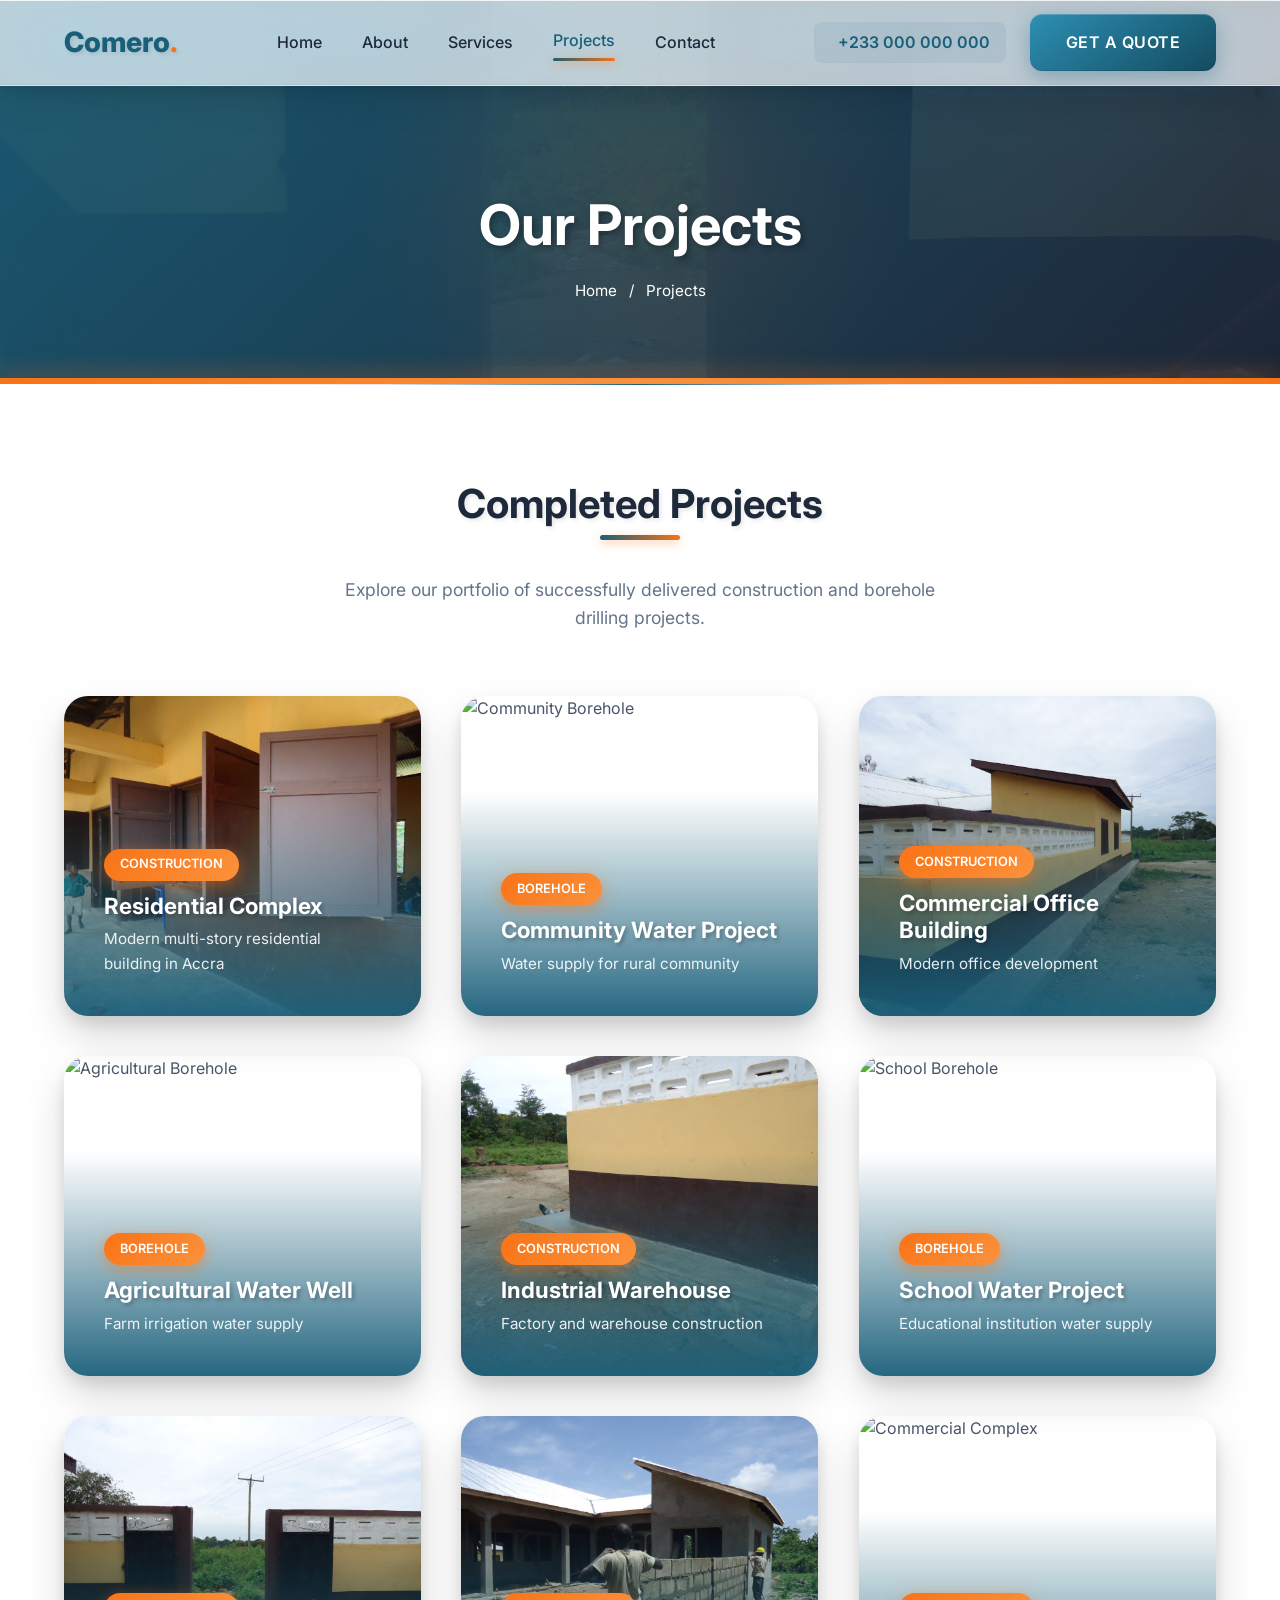
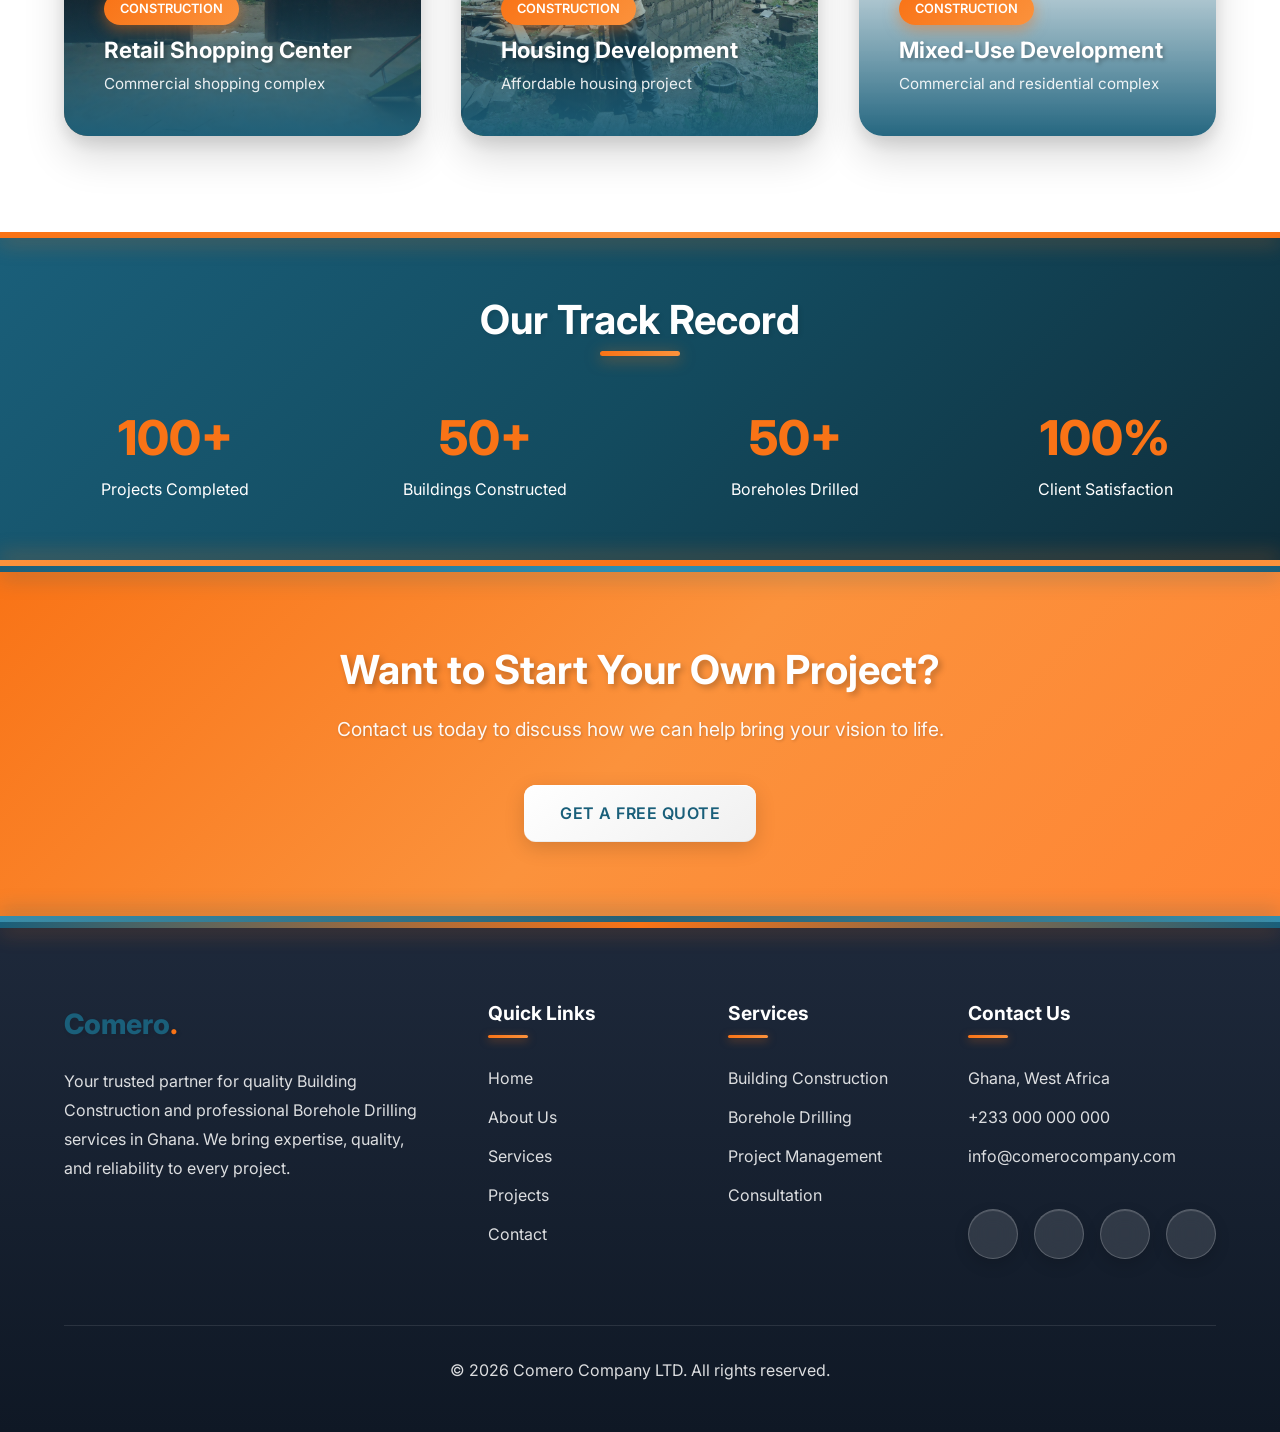
==== cases.html @ 98c71e30 "Add files via upload" ====
<!DOCTYPE html>
<html lang="en">


<!-- Mirrored from fb61d81e.comero.pages.dev/cases by HTTrack Website Copier/3.x [XR&CO'2014], Tue, 07 Apr 2026 23:50:28 GMT -->
<!-- Added by HTTrack --><meta http-equiv="content-type" content="text/html;charset=utf-8" /><!-- /Added by HTTrack -->
<head>
    <meta charset="UTF-8">
    <meta name="viewport" content="width=device-width, initial-scale=1.0">
    <meta http-equiv="X-UA-Compatible" content="ie=edge">
    <title>Our Projects - Comero Company LTD | Building & Borehole Portfolio</title>
    <meta name="description"
        content="View Comero Company LTD's portfolio of completed Building Construction and Borehole Drilling projects in Ghana.">

    <!-- Favicon -->
    <link rel="shortcut icon" type="image/x-icon" href="assets/img/favicon.ico">

    <!-- Google Fonts -->
    <link rel="preconnect" href="https://fonts.googleapis.com/">
    <link rel="preconnect" href="https://fonts.gstatic.com/" crossorigin>
    <link href="https://fonts.googleapis.com/css2?family=Inter:wght@400;500;600;700;800&amp;display=swap" rel="stylesheet">

    <!-- Font Awesome -->
     <link rel="stylesheet" href="https://cdnjs.cloudflare.com/ajax/libs/font-awesome/7.0.1/css/all.min.css">
    <!--link rel="stylesheet" href="../cdnjs.cloudflare.com/ajax/libs/font-awesome/6.4.0/css/all.min.css">

    <!-- Main CSS -->
    <link rel="stylesheet" href="assets/css/main.css">
</head>

<body>
    <!-- Header -->
    <header class="header">
        <div class="container">
            <div class="header-inner">
                <a href="index.html" class="logo">
                    <div class="logo-text">Comero<span>.</span></div>
                </a>

                <nav class="nav-menu" id="navMenu">
                    <a href="index.html" class="nav-link">Home</a>
                    <a href="about.html" class="nav-link">About</a>
                    <a href="services.html" class="nav-link">Services</a>
                    <a href="cases.html" class="nav-link active">Projects</a>
                    <a href="contact.html" class="nav-link">Contact</a>
                </nav>

                <div class="header-cta">
                    <a href="tel:+233000000000" class="header-phone">
                        <i class="fas fa-phone"></i>
                        +233 000 000 000
                    </a>
                    <a href="contact.html" class="btn btn-primary">Get a Quote</a>
                </div>

                <div class="mobile-toggle" id="mobileToggle">
                    <span></span>
                    <span></span>
                    <span></span>
                </div>
            </div>
        </div>
    </header>

    <!-- Page Header -->
    <section class="page-header">
        <div class="page-header-bg">
            <img src="assets/img/comero/building/building4.jpg" alt="Our Projects">
        </div>
        <div class="container">
            <h1>Our Projects</h1>
            <div class="breadcrumb">
                <a href="index.html">Home</a>
                <span>/</span>
                <span>Projects</span>
            </div>
        </div>
    </section>

    <!-- Projects Grid -->
    <section class="section">
        <div class="container">
            <div class="section-title">
                <h2>Completed Projects</h2>
                <p>Explore our portfolio of successfully delivered construction and borehole drilling projects.</p>
            </div>
            <div class="grid grid-3">
                <!-- Project 1 -->
                <div class="project-card">
                    <img src="assets/img/comero/building/building1.jpg" alt="Residential Complex">
                    <div class="project-overlay">
                        <span class="project-category">Construction</span>
                        <h3>Residential Complex</h3>
                        <p>Modern multi-story residential building in Accra</p>
                    </div>
                </div>

                <!-- Project 2 -->
                <div class="project-card">
                    <img src="assets/img/comero/borehole/drilling1.jpg" alt="Community Borehole">
                    <div class="project-overlay">
                        <span class="project-category">Borehole</span>
                        <h3>Community Water Project</h3>
                        <p>Water supply for rural community</p>
                    </div>
                </div>

                <!-- Project 3 -->
                <div class="project-card">
                    <img src="assets/img/comero/building/building2.jpg" alt="Commercial Office">
                    <div class="project-overlay">
                        <span class="project-category">Construction</span>
                        <h3>Commercial Office Building</h3>
                        <p>Modern office development</p>
                    </div>
                </div>

                <!-- Project 4 -->
                <div class="project-card">
                    <img src="assets/img/comero/borehole/drilling2.jpg" alt="Agricultural Borehole">
                    <div class="project-overlay">
                        <span class="project-category">Borehole</span>
                        <h3>Agricultural Water Well</h3>
                        <p>Farm irrigation water supply</p>
                    </div>
                </div>

                <!-- Project 5 -->
                <div class="project-card">
                    <img src="assets/img/comero/building/building3.jpg" alt="Industrial Facility">
                    <div class="project-overlay">
                        <span class="project-category">Construction</span>
                        <h3>Industrial Warehouse</h3>
                        <p>Factory and warehouse construction</p>
                    </div>
                </div>

                <!-- Project 6 -->
                <div class="project-card">
                    <img src="assets/img/comero/borehole/drilling3.jpg" alt="School Borehole">
                    <div class="project-overlay">
                        <span class="project-category">Borehole</span>
                        <h3>School Water Project</h3>
                        <p>Educational institution water supply</p>
                    </div>
                </div>

                <!-- Project 7 -->
                <div class="project-card">
                    <img src="assets/img/comero/building/building4.jpg" alt="Shopping Center">
                    <div class="project-overlay">
                        <span class="project-category">Construction</span>
                        <h3>Retail Shopping Center</h3>
                        <p>Commercial shopping complex</p>
                    </div>
                </div>

                <!-- Project 8 -->
                <div class="project-card">
                    <img src="assets/img/comero/building/building5.jpg" alt="Housing Development">
                    <div class="project-overlay">
                        <span class="project-category">Construction</span>
                        <h3>Housing Development</h3>
                        <p>Affordable housing project</p>
                    </div>
                </div>

                <!-- Project 9 -->
                <div class="project-card">
                    <img src="assets/img/comero/building/hero.jpg" alt="Commercial Complex">
                    <div class="project-overlay">
                        <span class="project-category">Construction</span>
                        <h3>Mixed-Use Development</h3>
                        <p>Commercial and residential complex</p>
                    </div>
                </div>
            </div>
        </div>
    </section>

    <!-- Stats Section -->
    <section class="testimonials">
        <div class="container" style="padding: 4rem 0;">
            <div class="section-title" style="margin-bottom: 2rem;">
                <h2 style="color: white;">Our Track Record</h2>
            </div>
            <div class="grid grid-4" style="text-align: center;">
                <div>
                    <div style="font-size: 3rem; font-weight: 800; color: var(--secondary-color);">100+</div>
                    <p style="margin: 0;">Projects Completed</p>
                </div>
                <div>
                    <div style="font-size: 3rem; font-weight: 800; color: var(--secondary-color);">50+</div>
                    <p style="margin: 0;">Buildings Constructed</p>
                </div>
                <div>
                    <div style="font-size: 3rem; font-weight: 800; color: var(--secondary-color);">50+</div>
                    <p style="margin: 0;">Boreholes Drilled</p>
                </div>
                <div>
                    <div style="font-size: 3rem; font-weight: 800; color: var(--secondary-color);">100%</div>
                    <p style="margin: 0;">Client Satisfaction</p>
                </div>
            </div>
        </div>
    </section>

    <!-- CTA -->
    <section class="cta">
        <div class="container">
            <h2>Want to Start Your Own Project?</h2>
            <p>Contact us today to discuss how we can help bring your vision to life.</p>
            <a href="contact.html" class="btn btn-white">Get a Free Quote</a>
        </div>
    </section>

    <!-- Footer -->
    <footer class="footer">
        <div class="container">
            <div class="footer-grid">
                <div class="footer-brand">
                    <div class="logo">
                        <div class="logo-text">Comero<span>.</span></div>
                    </div>
                    <p>Your trusted partner for quality Building Construction and professional Borehole Drilling
                        services in Ghana. We bring expertise, quality, and reliability to every project.</p>
                </div>
                <div class="footer-column">
                    <h4 class="footer-title">Quick Links</h4>
                    <ul class="footer-links">
                        <li><a href="index.html">Home</a></li>
                        <li><a href="about.html">About Us</a></li>
                        <li><a href="services.html">Services</a></li>
                        <li><a href="cases.html">Projects</a></li>
                        <li><a href="contact.html">Contact</a></li>
                    </ul>
                </div>
                <div class="footer-column">
                    <h4 class="footer-title">Services</h4>
                    <ul class="footer-links">
                        <li><a href="services.html">Building Construction</a></li>
                        <li><a href="services.html">Borehole Drilling</a></li>
                        <li><a href="services.html">Project Management</a></li>
                        <li><a href="services.html">Consultation</a></li>
                    </ul>
                </div>
                <div class="footer-column">
                    <h4 class="footer-title">Contact Us</h4>
                    <ul class="footer-links">
                        <li><i class="fas fa-map-marker-alt"></i> Ghana, West Africa</li>
                        <li><a href="tel:+233000000000"><i class="fas fa-phone"></i> +233 000 000 000</a></li>
                        <li><a href="mailto:info@comerocompany.com"><i class="fas fa-envelope"></i>
                                info@comerocompany.com</a></li>
                    </ul>
                    <div class="contact-social">
                        <a href="#" class="social-link"><i class="fab fa-facebook-f"></i></a>
                        <a href="#" class="social-link"><i class="fab fa-twitter"></i></a>
                        <a href="#" class="social-link"><i class="fab fa-linkedin-in"></i></a>
                        <a href="#" class="social-link"><i class="fab fa-instagram"></i></a>
                    </div>
                </div>
            </div>
            <div class="footer-bottom">
                <p>&copy; <span id="year"></span> Comero Company LTD. All rights reserved.</p>
            </div>
        </div>
    </footer>

    <!-- Scripts -->
    <script>
        document.getElementById('year').textContent = new Date().getFullYear();

        const mobileToggle = document.getElementById('mobileToggle');
        const navMenu = document.getElementById('navMenu');
        mobileToggle.addEventListener('click', () => {
            navMenu.classList.toggle('active');
        });
    </script>
</body>


<!-- Mirrored from fb61d81e.comero.pages.dev/cases by HTTrack Website Copier/3.x [XR&CO'2014], Tue, 07 Apr 2026 23:50:29 GMT -->
</html>
---- assets/css/main.css ----
/* ================================
   COMERO COMPANY LTD - Modern Website
   Enhanced CSS Design System
   ================================ */

/* === CSS Variables === */
:root {
    --primary-color: #1a5f7a;
    --primary-dark: #134b5f;
    --primary-light: #2d8fb3;
    --secondary-color: #f97316;
    --secondary-light: #fb923c;
    --accent-color: #0ea5e9;
    --dark-color: #1e293b;
    --dark-light: #334155;
    --text-color: #475569;
    --text-light: #64748b;
    --light-bg: #f8fafc;
    --white: #ffffff;
    --border-color: #e2e8f0;

    /* Enhanced Shadows - INTENSIFIED */
    --shadow-sm: 0 2px 4px 0 rgba(0, 0, 0, 0.08);
    --shadow-md: 0 6px 12px -2px rgba(0, 0, 0, 0.15), 0 4px 6px -2px rgba(0, 0, 0, 0.12);
    --shadow-lg: 0 15px 25px -5px rgba(0, 0, 0, 0.15), 0 8px 10px -6px rgba(0, 0, 0, 0.12);
    --shadow-xl: 0 25px 40px -8px rgba(0, 0, 0, 0.18), 0 12px 16px -8px rgba(0, 0, 0, 0.15);
    --shadow-2xl: 0 35px 70px -15px rgba(0, 0, 0, 0.35);
    --shadow-inner: inset 0 3px 6px 0 rgba(0, 0, 0, 0.15);
    --shadow-glow: 0 0 35px rgba(26, 95, 122, 0.5);
    --shadow-glow-orange: 0 0 40px rgba(249, 115, 22, 0.6);
    --shadow-intense: 0 30px 60px -15px rgba(0, 0, 0, 0.3), 0 15px 30px -10px rgba(0, 0, 0, 0.2);

    /* Bevel Effects - INTENSIFIED */
    --bevel-light: inset 2px 2px 4px rgba(255, 255, 255, 0.9), inset -2px -2px 4px rgba(0, 0, 0, 0.15);
    --bevel-dark: inset 2px 2px 4px rgba(255, 255, 255, 0.25), inset -2px -2px 4px rgba(0, 0, 0, 0.4);
    --bevel-raised: 6px 6px 15px rgba(0, 0, 0, 0.2), -6px -6px 15px rgba(255, 255, 255, 0.95);
    --bevel-pressed: inset 5px 5px 12px rgba(0, 0, 0, 0.15), inset -5px -5px 12px rgba(255, 255, 255, 0.9);
    --bevel-strong: 8px 8px 20px rgba(0, 0, 0, 0.25), -4px -4px 12px rgba(255, 255, 255, 1);

    /* Glass Effects - INTENSIFIED */
    --glass-bg: rgba(255, 255, 255, 0.12);
    --glass-bg-strong: rgba(255, 255, 255, 0.08);
    --glass-border: rgba(255, 255, 255, 0.35);
    --glass-shadow: 0 12px 48px rgba(0, 0, 0, 0.25);
    --glass-blur: blur(30px);
    --glass-blur-strong: blur(40px);

    --transition-fast: 0.15s ease;
    --transition-normal: 0.3s ease;
    --transition-slow: 0.5s ease;
    --transition-bounce: 0.4s cubic-bezier(0.68, -0.55, 0.265, 1.55);
    --transition-elastic: 0.5s cubic-bezier(0.175, 0.885, 0.32, 1.275);

    --border-radius: 8px;
    --border-radius-lg: 12px;
    --border-radius-xl: 16px;
    --border-radius-2xl: 24px;
}

/* === Reset & Base === */
*,
*::before,
*::after {
    box-sizing: border-box;
    margin: 0;
    padding: 0;
}

html {
    scroll-behavior: smooth;
}

body {
    font-family: 'Inter', 'Segoe UI', system-ui, -apple-system, sans-serif;
    font-size: 16px;
    line-height: 1.6;
    color: var(--text-color);
    background-color: var(--white);
    -webkit-font-smoothing: antialiased;
    -moz-osx-font-smoothing: grayscale;
}

img {
    max-width: 100%;
    height: auto;
    display: block;
}

a {
    text-decoration: none;
    color: inherit;
    transition: color var(--transition-fast);
}

ul {
    list-style: none;
}

h1,
h2,
h3,
h4,
h5,
h6 {
    font-weight: 700;
    line-height: 1.2;
    color: var(--dark-color);
}

h1 {
    font-size: clamp(2rem, 5vw, 3.5rem);
}

h2 {
    font-size: clamp(1.75rem, 4vw, 2.5rem);
}

h3 {
    font-size: clamp(1.25rem, 3vw, 1.75rem);
}

h4 {
    font-size: 1.25rem;
}

p {
    margin-bottom: 1rem;
}

/* === Utility Classes === */
.container {
    width: 100%;
    max-width: 1200px;
    margin: 0 auto;
    padding: 0 1.5rem;
}

/* === Section Styling with Clear Divisions === */
.section {
    padding: 6rem 0;
    position: relative;
    animation: sectionFadeIn 0.8s ease forwards;
}

.section::before {
    content: '';
    position: absolute;
    top: 0;
    left: 50%;
    transform: translateX(-50%);
    width: 80%;
    height: 1px;
    background: linear-gradient(90deg, transparent, var(--border-color), var(--primary-color), var(--border-color), transparent);
}

.section:first-of-type::before {
    display: none;
}

/* Section Divider Lines */
.section-divider {
    width: 100%;
    height: 4px;
    background: linear-gradient(90deg, transparent, var(--primary-color), var(--secondary-color), var(--primary-color), transparent);
    border-radius: 2px;
    margin: 0;
    box-shadow: 0 2px 10px rgba(26, 95, 122, 0.3);
}

.section-sm {
    padding: 3rem 0;
}

.section-title {
    text-align: center;
    margin-bottom: 4rem;
    animation: fadeInUp 0.6s ease forwards;
}

.section-title h2 {
    position: relative;
    display: inline-block;
    margin-bottom: 1.5rem;
    text-shadow: 2px 2px 4px rgba(0, 0, 0, 0.1);
}

.section-title h2::after {
    content: '';
    position: absolute;
    bottom: -12px;
    left: 50%;
    transform: translateX(-50%);
    width: 80px;
    height: 5px;
    background: linear-gradient(90deg, var(--primary-color), var(--secondary-color));
    border-radius: 3px;
    box-shadow: 0 3px 10px rgba(249, 115, 22, 0.4);
    animation: shimmer 2s infinite;
}

.section-title p {
    color: var(--text-light);
    max-width: 600px;
    margin: 1.5rem auto 0;
    font-size: 1.1rem;
}

.text-center {
    text-align: center;
}

.text-primary {
    color: var(--primary-color);
}

.text-secondary {
    color: var(--secondary-color);
}

/* === Enhanced Buttons with Bevels === */
.btn {
    display: inline-flex;
    align-items: center;
    justify-content: center;
    gap: 0.5rem;
    padding: 1rem 2.25rem;
    font-size: 1rem;
    font-weight: 600;
    border: none;
    border-radius: var(--border-radius-lg);
    cursor: pointer;
    transition: all var(--transition-bounce);
    text-transform: uppercase;
    letter-spacing: 0.5px;
    position: relative;
    overflow: hidden;
}

.btn::before {
    content: '';
    position: absolute;
    top: 0;
    left: -100%;
    width: 100%;
    height: 100%;
    background: linear-gradient(90deg, transparent, rgba(255, 255, 255, 0.3), transparent);
    transition: left 0.5s ease;
}

.btn:hover::before {
    left: 100%;
}

.btn-primary {
    background: linear-gradient(145deg, var(--primary-light), var(--primary-dark));
    color: var(--white);
    box-shadow:
        0 6px 20px rgba(26, 95, 122, 0.35),
        inset 0 1px 0 rgba(255, 255, 255, 0.2),
        inset 0 -1px 0 rgba(0, 0, 0, 0.1);
}

.btn-primary:hover {
    transform: translateY(-4px) scale(1.02);
    box-shadow:
        0 12px 30px rgba(26, 95, 122, 0.45),
        inset 0 1px 0 rgba(255, 255, 255, 0.3),
        inset 0 -1px 0 rgba(0, 0, 0, 0.2),
        var(--shadow-glow);
}

.btn-primary:active {
    transform: translateY(-1px);
    box-shadow:
        0 4px 15px rgba(26, 95, 122, 0.3),
        var(--bevel-pressed);
}

.btn-secondary {
    background: linear-gradient(145deg, var(--secondary-light), var(--secondary-color));
    color: var(--white);
    box-shadow:
        0 6px 20px rgba(249, 115, 22, 0.35),
        inset 0 1px 0 rgba(255, 255, 255, 0.2),
        inset 0 -1px 0 rgba(0, 0, 0, 0.1);
}

.btn-secondary:hover {
    transform: translateY(-4px) scale(1.02);
    box-shadow:
        0 12px 30px rgba(249, 115, 22, 0.45),
        inset 0 1px 0 rgba(255, 255, 255, 0.3),
        inset 0 -1px 0 rgba(0, 0, 0, 0.2),
        var(--shadow-glow-orange);
}

.btn-outline {
    background: transparent;
    border: 2px solid var(--primary-color);
    color: var(--primary-color);
    box-shadow: var(--bevel-raised);
}

.btn-outline:hover {
    background: var(--primary-color);
    color: var(--white);
    transform: translateY(-3px);
    box-shadow:
        0 8px 25px rgba(26, 95, 122, 0.4),
        inset 0 1px 0 rgba(255, 255, 255, 0.2);
}

.btn-white {
    background: linear-gradient(145deg, #ffffff, #f0f0f0);
    color: var(--primary-color);
    box-shadow:
        0 6px 20px rgba(0, 0, 0, 0.15),
        inset 0 1px 0 rgba(255, 255, 255, 1),
        inset 0 -1px 0 rgba(0, 0, 0, 0.05);
}

.btn-white:hover {
    background: linear-gradient(145deg, #f8f8f8, #e8e8e8);
    transform: translateY(-4px) scale(1.02);
    box-shadow:
        0 12px 35px rgba(0, 0, 0, 0.2),
        inset 0 1px 0 rgba(255, 255, 255, 1);
}

/* === Grid System === */
.grid {
    display: grid;
    gap: 2.5rem;
}

.grid-2 {
    grid-template-columns: repeat(2, 1fr);
}

.grid-3 {
    grid-template-columns: repeat(3, 1fr);
}

.grid-4 {
    grid-template-columns: repeat(4, 1fr);
}

@media (max-width: 992px) {

    .grid-3,
    .grid-4 {
        grid-template-columns: repeat(2, 1fr);
    }
}

@media (max-width: 768px) {

    .grid-2,
    .grid-3,
    .grid-4 {
        grid-template-columns: 1fr;
    }
}

/* === Enhanced Header with INTENSE Glassmorphism === */
.header {
    position: fixed;
    top: 0;
    left: 0;
    right: 0;
    z-index: 1000;
    background: rgba(255, 255, 255, 0.7);
    backdrop-filter: blur(35px) saturate(180%);
    -webkit-backdrop-filter: blur(35px) saturate(180%);
    box-shadow:
        0 8px 40px rgba(0, 0, 0, 0.15),
        0 4px 15px rgba(0, 0, 0, 0.08),
        inset 0 1px 0 rgba(255, 255, 255, 0.8),
        inset 0 -1px 0 rgba(0, 0, 0, 0.05);
    border-bottom: 1px solid rgba(255, 255, 255, 0.5);
    transition: all var(--transition-normal);
    animation: headerGlassShimmer 8s ease-in-out infinite;
}

.header-inner {
    display: flex;
    align-items: center;
    justify-content: space-between;
    height: 85px;
}

.logo {
    display: flex;
    align-items: center;
    gap: 0.75rem;
}

.logo-text {
    font-size: 1.75rem;
    font-weight: 800;
    color: var(--primary-color);
    text-shadow: 2px 2px 4px rgba(0, 0, 0, 0.1);
    transition: all var(--transition-normal);
}

.logo-text:hover {
    transform: scale(1.05);
    text-shadow: 3px 3px 6px rgba(0, 0, 0, 0.15);
}

.logo-text span {
    color: var(--secondary-color);
}

.nav-menu {
    display: flex;
    gap: 2.5rem;
}

.nav-link {
    font-weight: 500;
    color: var(--dark-color);
    position: relative;
    padding: 0.5rem 0;
    transition: all var(--transition-normal);
}

.nav-link::after {
    content: '';
    position: absolute;
    bottom: 0;
    left: 0;
    width: 0;
    height: 3px;
    background: linear-gradient(90deg, var(--primary-color), var(--secondary-color));
    border-radius: 2px;
    transition: width var(--transition-normal);
    box-shadow: 0 2px 8px rgba(249, 115, 22, 0.5);
}

.nav-link:hover::after,
.nav-link.active::after {
    width: 100%;
}

.nav-link:hover,
.nav-link.active {
    color: var(--primary-color);
    transform: translateY(-2px);
}

.header-cta {
    display: flex;
    align-items: center;
    gap: 1.5rem;
}

.header-phone {
    display: flex;
    align-items: center;
    gap: 0.5rem;
    font-weight: 600;
    color: var(--primary-color);
    padding: 0.5rem 1rem;
    background: rgba(26, 95, 122, 0.08);
    border-radius: var(--border-radius);
    transition: all var(--transition-normal);
}

.header-phone:hover {
    background: rgba(26, 95, 122, 0.15);
    transform: scale(1.05);
}

.mobile-toggle {
    display: none;
    flex-direction: column;
    gap: 5px;
    cursor: pointer;
    padding: 0.5rem;
}

.mobile-toggle span {
    width: 25px;
    height: 3px;
    background: var(--dark-color);
    border-radius: 2px;
    transition: var(--transition-normal);
}

@media (max-width: 992px) {
    .nav-menu {
        display: none;
        position: absolute;
        top: 85px;
        left: 0;
        right: 0;
        background: rgba(255, 255, 255, 0.95);
        backdrop-filter: blur(20px);
        flex-direction: column;
        padding: 1.5rem;
        box-shadow: var(--shadow-xl);
        border-bottom: 1px solid var(--border-color);
    }

    .nav-menu.active {
        display: flex;
    }

    .mobile-toggle {
        display: flex;
    }

    .header-phone {
        display: none;
    }
}

/* === Hero Section with Enhanced Effects === */
.hero {
    position: relative;
    min-height: 100vh;
    display: flex;
    align-items: center;
    background: linear-gradient(135deg, rgba(26, 95, 122, 0.92) 0%, rgba(30, 41, 59, 0.88) 100%);
    overflow: hidden;
}

.hero::before {
    content: '';
    position: absolute;
    top: -50%;
    left: -50%;
    width: 200%;
    height: 200%;
    background: radial-gradient(circle, rgba(249, 115, 22, 0.1) 0%, transparent 50%);
    animation: heroGlow 15s ease-in-out infinite;
}

.hero-bg {
    position: absolute;
    inset: 0;
    z-index: -1;
}

.hero-bg img {
    width: 100%;
    height: 100%;
    object-fit: cover;
    animation: heroZoom 20s ease-in-out infinite alternate;
}

.hero-content {
    max-width: 750px;
    color: var(--white);
    padding-top: 80px;
    animation: heroContentSlide 1s ease forwards;
}

.hero-badge {
    display: inline-block;
    padding: 0.75rem 1.5rem;
    background: rgba(255, 255, 255, 0.12);
    border: 1px solid rgba(255, 255, 255, 0.2);
    border-radius: 50px;
    font-size: 0.9rem;
    font-weight: 500;
    margin-bottom: 2rem;
    backdrop-filter: blur(15px);
    box-shadow:
        0 8px 32px rgba(0, 0, 0, 0.15),
        inset 0 1px 0 rgba(255, 255, 255, 0.2);
    animation: badgePulse 3s ease-in-out infinite;
}

.hero h1 {
    color: var(--white);
    margin-bottom: 1.5rem;
    line-height: 1.1;
    text-shadow: 3px 3px 6px rgba(0, 0, 0, 0.3);
    animation: fadeInUp 0.8s ease forwards 0.2s;
    opacity: 0;
}

.hero p {
    font-size: 1.3rem;
    opacity: 0.95;
    margin-bottom: 2.5rem;
    line-height: 1.8;
    text-shadow: 1px 1px 3px rgba(0, 0, 0, 0.2);
    animation: fadeInUp 0.8s ease forwards 0.4s;
    opacity: 0;
}

.hero-buttons {
    display: flex;
    gap: 1.25rem;
    flex-wrap: wrap;
    animation: fadeInUp 0.8s ease forwards 0.6s;
    opacity: 0;
}

.hero-stats {
    display: flex;
    gap: 4rem;
    margin-top: 4rem;
    padding-top: 2.5rem;
    border-top: 1px solid rgba(255, 255, 255, 0.25);
    animation: fadeInUp 0.8s ease forwards 0.8s;
    opacity: 0;
}

.stat-item {
    text-align: center;
    padding: 1.5rem;
    background: rgba(255, 255, 255, 0.08);
    border-radius: var(--border-radius-lg);
    backdrop-filter: blur(10px);
    border: 1px solid rgba(255, 255, 255, 0.15);
    box-shadow:
        0 8px 25px rgba(0, 0, 0, 0.15),
        inset 0 1px 0 rgba(255, 255, 255, 0.1);
    transition: all var(--transition-normal);
}

.stat-item:hover {
    transform: translateY(-8px) scale(1.05);
    background: rgba(255, 255, 255, 0.12);
    box-shadow:
        0 15px 40px rgba(0, 0, 0, 0.2),
        inset 0 1px 0 rgba(255, 255, 255, 0.2),
        0 0 30px rgba(249, 115, 22, 0.3);
}

.stat-number {
    font-size: 3rem;
    font-weight: 800;
    color: var(--secondary-color);
    text-shadow: 2px 2px 4px rgba(0, 0, 0, 0.2);
}

.stat-label {
    font-size: 0.9rem;
    opacity: 0.85;
    margin-top: 0.5rem;
}

/* === About Section with Enhanced Effects === */
.about-grid {
    display: grid;
    grid-template-columns: 1fr 1fr;
    gap: 5rem;
    align-items: center;
}

.about-image {
    position: relative;
    animation: slideInLeft 0.8s ease forwards;
}

.about-image img {
    border-radius: var(--border-radius-2xl);
    box-shadow:
        0 25px 50px rgba(0, 0, 0, 0.2),
        0 10px 20px rgba(0, 0, 0, 0.15);
    transition: all var(--transition-slow);
}

.about-image:hover img {
    transform: scale(1.03) rotate(1deg);
    box-shadow:
        0 35px 70px rgba(0, 0, 0, 0.25),
        0 15px 30px rgba(0, 0, 0, 0.2);
}

.about-image::before {
    content: '';
    position: absolute;
    top: -25px;
    left: -25px;
    width: 120px;
    height: 120px;
    background: linear-gradient(135deg, var(--secondary-color), var(--secondary-light));
    border-radius: var(--border-radius-xl);
    z-index: -1;
    box-shadow: 0 15px 40px rgba(249, 115, 22, 0.4);
    animation: floatElement 4s ease-in-out infinite;
}

.about-image::after {
    content: '';
    position: absolute;
    bottom: -20px;
    right: -20px;
    width: 80px;
    height: 80px;
    background: linear-gradient(135deg, var(--primary-color), var(--primary-light));
    border-radius: 50%;
    z-index: -1;
    box-shadow: 0 10px 30px rgba(26, 95, 122, 0.4);
    animation: floatElement 5s ease-in-out infinite reverse;
}

.about-content {
    animation: slideInRight 0.8s ease forwards;
}

.about-content h2 {
    margin-bottom: 1.5rem;
    position: relative;
}

.about-content p {
    color: var(--text-light);
    margin-bottom: 1.5rem;
    font-size: 1.05rem;
    line-height: 1.8;
}

.about-features {
    display: grid;
    grid-template-columns: 1fr 1fr;
    gap: 1.25rem;
    margin: 2.5rem 0;
}

.about-feature {
    display: flex;
    align-items: center;
    gap: 1rem;
    padding: 1rem;
    background: var(--light-bg);
    border-radius: var(--border-radius-lg);
    box-shadow:
        var(--bevel-raised),
        inset 0 1px 0 rgba(255, 255, 255, 0.8);
    transition: all var(--transition-normal);
}

.about-feature:hover {
    transform: translateX(8px);
    box-shadow:
        6px 6px 15px rgba(0, 0, 0, 0.1),
        -2px -2px 8px rgba(255, 255, 255, 1),
        inset 0 1px 0 rgba(255, 255, 255, 0.8);
}

.about-feature-icon {
    width: 32px;
    height: 32px;
    display: flex;
    align-items: center;
    justify-content: center;
    background: linear-gradient(135deg, var(--primary-color), var(--primary-light));
    color: var(--white);
    border-radius: 50%;
    font-size: 0.875rem;
    box-shadow: 0 4px 12px rgba(26, 95, 122, 0.4);
}

@media (max-width: 768px) {
    .about-grid {
        grid-template-columns: 1fr;
        gap: 3rem;
    }
}

/* === Services Section with Glassmorphism === */
.services {
    background: linear-gradient(180deg, var(--light-bg) 0%, #e8f4f8 100%);
    position: relative;
    overflow: hidden;
}

.services::before {
    content: '';
    position: absolute;
    top: 0;
    left: 0;
    right: 0;
    height: 5px;
    background: linear-gradient(90deg, var(--primary-color), var(--secondary-color), var(--primary-color));
    box-shadow: 0 3px 15px rgba(26, 95, 122, 0.4);
}

.services::after {
    content: '';
    position: absolute;
    bottom: 0;
    left: 0;
    right: 0;
    height: 5px;
    background: linear-gradient(90deg, var(--secondary-color), var(--primary-color), var(--secondary-color));
    box-shadow: 0 -3px 15px rgba(249, 115, 22, 0.4);
}

.service-card {
    background: rgba(255, 255, 255, 0.65);
    backdrop-filter: blur(35px) saturate(180%);
    -webkit-backdrop-filter: blur(35px) saturate(180%);
    padding: 3rem;
    border-radius: var(--border-radius-2xl);
    border: 2px solid rgba(255, 255, 255, 0.6);
    box-shadow:
        0 20px 50px rgba(0, 0, 0, 0.12),
        0 8px 25px rgba(0, 0, 0, 0.08),
        8px 8px 20px rgba(0, 0, 0, 0.1),
        -4px -4px 15px rgba(255, 255, 255, 0.95),
        inset 0 2px 0 rgba(255, 255, 255, 1),
        inset 0 -2px 0 rgba(0, 0, 0, 0.05);
    transition: all var(--transition-elastic);
    position: relative;
    overflow: hidden;
    animation: cardFloat 0.6s ease forwards, cardPulseGlow 4s ease-in-out infinite;
}

.service-card::before {
    content: '';
    position: absolute;
    top: 0;
    left: 0;
    right: 0;
    height: 6px;
    background: linear-gradient(90deg, var(--primary-color), var(--secondary-color), var(--primary-color));
    background-size: 200% 100%;
    transform: scaleX(0);
    transition: transform var(--transition-normal);
    box-shadow: 0 4px 15px rgba(249, 115, 22, 0.6);
    animation: gradientShift 3s ease infinite;
}

.service-card::after {
    content: '';
    position: absolute;
    top: -50%;
    left: -50%;
    width: 200%;
    height: 200%;
    background: radial-gradient(circle, rgba(249, 115, 22, 0.08) 0%, transparent 50%);
    opacity: 0;
    transition: opacity var(--transition-normal);
    animation: cardGlowPulse 5s ease-in-out infinite;
}

.service-card:hover {
    transform: translateY(-20px) scale(1.04);
    box-shadow:
        0 35px 70px rgba(0, 0, 0, 0.18),
        0 15px 40px rgba(0, 0, 0, 0.12),
        10px 10px 25px rgba(0, 0, 0, 0.15),
        -6px -6px 20px rgba(255, 255, 255, 1),
        inset 0 3px 0 rgba(255, 255, 255, 1),
        inset 0 -2px 0 rgba(0, 0, 0, 0.08),
        0 0 60px rgba(26, 95, 122, 0.25),
        0 0 80px rgba(249, 115, 22, 0.15);
}

.service-card:hover::before {
    transform: scaleX(1);
}

.service-card:hover::after {
    opacity: 1;
}

.service-icon {
    width: 80px;
    height: 80px;
    display: flex;
    align-items: center;
    justify-content: center;
    background: linear-gradient(145deg, var(--primary-light), var(--primary-dark));
    border-radius: var(--border-radius-xl);
    margin-bottom: 1.75rem;
    font-size: 2.25rem;
    color: var(--white);
    box-shadow:
        0 10px 25px rgba(26, 95, 122, 0.35),
        inset 0 2px 0 rgba(255, 255, 255, 0.3),
        inset 0 -2px 0 rgba(0, 0, 0, 0.1);
    transition: all var(--transition-normal);
}

.service-card:hover .service-icon {
    transform: scale(1.1) rotate(5deg);
    box-shadow:
        0 15px 35px rgba(26, 95, 122, 0.45),
        inset 0 2px 0 rgba(255, 255, 255, 0.4);
}

.service-card h3 {
    margin-bottom: 1rem;
    font-size: 1.35rem;
}

.service-card p {
    color: var(--text-light);
    margin-bottom: 1.75rem;
    line-height: 1.7;
}

.service-link {
    display: inline-flex;
    align-items: center;
    gap: 0.5rem;
    color: var(--primary-color);
    font-weight: 600;
    transition: all var(--transition-normal);
}

.service-link:hover {
    color: var(--secondary-color);
    gap: 1rem;
}

/* === Projects Section with Enhanced Cards === */
.project-card {
    position: relative;
    border-radius: var(--border-radius-2xl);
    overflow: hidden;
    box-shadow:
        0 20px 40px rgba(0, 0, 0, 0.15),
        0 8px 16px rgba(0, 0, 0, 0.1);
    transition: all var(--transition-normal);
    animation: projectCardReveal 0.6s ease forwards;
}

.project-card::before {
    content: '';
    position: absolute;
    inset: 0;
    border: 3px solid transparent;
    border-radius: var(--border-radius-2xl);
    transition: all var(--transition-normal);
    z-index: 2;
    pointer-events: none;
}

.project-card:hover {
    transform: translateY(-12px) scale(1.02);
    box-shadow:
        0 35px 70px rgba(0, 0, 0, 0.2),
        0 15px 30px rgba(0, 0, 0, 0.15),
        0 0 50px rgba(249, 115, 22, 0.2);
}

.project-card:hover::before {
    border-color: var(--secondary-color);
    box-shadow: inset 0 0 20px rgba(249, 115, 22, 0.2);
}

.project-card img {
    width: 100%;
    height: 320px;
    object-fit: cover;
    transition: transform var(--transition-slow);
}

.project-card:hover img {
    transform: scale(1.15);
}

.project-overlay {
    position: absolute;
    inset: 0;
    background: linear-gradient(to top, rgba(26, 95, 122, 0.95) 0%, rgba(26, 95, 122, 0.4) 40%, transparent 70%);
    display: flex;
    flex-direction: column;
    justify-content: flex-end;
    padding: 2.5rem;
    color: var(--white);
    transition: all var(--transition-normal);
}

.project-card:hover .project-overlay {
    background: linear-gradient(to top, rgba(26, 95, 122, 0.98) 0%, rgba(26, 95, 122, 0.6) 50%, rgba(26, 95, 122, 0.2) 100%);
}

.project-category {
    display: inline-block;
    padding: 0.35rem 1rem;
    background: linear-gradient(135deg, var(--secondary-color), var(--secondary-light));
    border-radius: 50px;
    font-size: 0.8rem;
    font-weight: 600;
    text-transform: uppercase;
    margin-bottom: 0.75rem;
    width: fit-content;
    box-shadow: 0 4px 15px rgba(249, 115, 22, 0.5);
    animation: categoryPulse 2s ease-in-out infinite;
}

.project-overlay h3 {
    color: var(--white);
    margin-bottom: 0.5rem;
    text-shadow: 2px 2px 4px rgba(0, 0, 0, 0.3);
    font-size: 1.4rem;
}

.project-overlay p {
    opacity: 0.9;
    font-size: 0.95rem;
    margin: 0;
}

/* === Testimonials with Enhanced Glassmorphism === */
.testimonials {
    background: linear-gradient(135deg, var(--primary-color) 0%, var(--primary-dark) 50%, #0f2d3a 100%);
    color: var(--white);
    position: relative;
    overflow: hidden;
}

.testimonials::before {
    content: '';
    position: absolute;
    top: 0;
    left: 0;
    right: 0;
    height: 6px;
    background: linear-gradient(90deg, var(--secondary-color), var(--secondary-light), var(--secondary-color));
    box-shadow: 0 4px 20px rgba(249, 115, 22, 0.5);
}

.testimonials::after {
    content: '';
    position: absolute;
    bottom: 0;
    left: 0;
    right: 0;
    height: 6px;
    background: linear-gradient(90deg, var(--secondary-light), var(--secondary-color), var(--secondary-light));
    box-shadow: 0 -4px 20px rgba(249, 115, 22, 0.5);
}

.testimonials .section-title h2 {
    color: var(--white);
}

.testimonials .section-title h2::after {
    background: linear-gradient(90deg, var(--secondary-color), var(--secondary-light));
    box-shadow: 0 3px 15px rgba(249, 115, 22, 0.6);
}

.testimonials .section-title p {
    color: rgba(255, 255, 255, 0.85);
}

.testimonial-card {
    background: rgba(255, 255, 255, 0.06);
    backdrop-filter: blur(40px) saturate(200%);
    -webkit-backdrop-filter: blur(40px) saturate(200%);
    padding: 2.75rem;
    border-radius: var(--border-radius-2xl);
    border: 2px solid rgba(255, 255, 255, 0.2);
    box-shadow:
        0 20px 50px rgba(0, 0, 0, 0.3),
        0 10px 25px rgba(0, 0, 0, 0.2),
        8px 8px 25px rgba(0, 0, 0, 0.25),
        -4px -4px 15px rgba(255, 255, 255, 0.1),
        inset 0 2px 0 rgba(255, 255, 255, 0.2),
        inset 0 -2px 0 rgba(0, 0, 0, 0.15);
    transition: all var(--transition-elastic);
    animation: testimonialFloat 0.6s ease forwards, testimonialPulse 5s ease-in-out infinite;
    position: relative;
    overflow: hidden;
}

.testimonial-card::before {
    content: '';
    position: absolute;
    top: 0;
    left: 0;
    right: 0;
    height: 4px;
    background: linear-gradient(90deg, var(--secondary-color), var(--secondary-light), var(--secondary-color));
    background-size: 200% 100%;
    animation: gradientShift 4s ease infinite;
    box-shadow: 0 3px 12px rgba(249, 115, 22, 0.5);
}

.testimonial-card:hover {
    transform: translateY(-15px) scale(1.04);
    background: rgba(255, 255, 255, 0.1);
    box-shadow:
        0 35px 80px rgba(0, 0, 0, 0.35),
        0 15px 40px rgba(0, 0, 0, 0.25),
        10px 10px 30px rgba(0, 0, 0, 0.3),
        -6px -6px 20px rgba(255, 255, 255, 0.15),
        inset 0 3px 0 rgba(255, 255, 255, 0.25),
        inset 0 -2px 0 rgba(0, 0, 0, 0.2),
        0 0 60px rgba(249, 115, 22, 0.25),
        0 0 100px rgba(26, 95, 122, 0.2);
    border-color: rgba(255, 255, 255, 0.35);
}

.testimonial-text {
    font-size: 1.15rem;
    line-height: 1.9;
    margin-bottom: 1.75rem;
    font-style: italic;
}

.testimonial-author {
    display: flex;
    align-items: center;
    gap: 1.25rem;
}

.testimonial-avatar {
    width: 60px;
    height: 60px;
    border-radius: 50%;
    background: linear-gradient(135deg, var(--secondary-color), var(--secondary-light));
    display: flex;
    align-items: center;
    justify-content: center;
    font-weight: 700;
    font-size: 1.35rem;
    box-shadow:
        0 8px 20px rgba(249, 115, 22, 0.4),
        inset 0 2px 0 rgba(255, 255, 255, 0.3);
    transition: all var(--transition-normal);
}

.testimonial-card:hover .testimonial-avatar {
    transform: scale(1.1) rotate(5deg);
}

.testimonial-info h4 {
    color: var(--white);
    margin-bottom: 0.25rem;
    font-size: 1.1rem;
}

.testimonial-info span {
    font-size: 0.9rem;
    opacity: 0.8;
}

.testimonial-stars {
    color: var(--secondary-color);
    margin-bottom: 1.25rem;
    font-size: 1.1rem;
    text-shadow: 0 2px 8px rgba(249, 115, 22, 0.5);
}

/* === CTA Section with Bevels === */
.cta {
    background: linear-gradient(135deg, var(--secondary-color) 0%, var(--secondary-light) 50%, #ff8534 100%);
    text-align: center;
    padding: 5rem 0;
    position: relative;
    overflow: hidden;
}

.cta::before {
    content: '';
    position: absolute;
    top: 0;
    left: 0;
    right: 0;
    height: 6px;
    background: linear-gradient(90deg, var(--primary-color), var(--primary-light), var(--primary-color));
    box-shadow: 0 4px 20px rgba(26, 95, 122, 0.5);
}

.cta::after {
    content: '';
    position: absolute;
    bottom: 0;
    left: 0;
    right: 0;
    height: 6px;
    background: linear-gradient(90deg, var(--primary-light), var(--primary-color), var(--primary-light));
    box-shadow: 0 -4px 20px rgba(26, 95, 122, 0.5);
}

.cta h2 {
    color: var(--white);
    margin-bottom: 1.25rem;
    text-shadow: 3px 3px 6px rgba(0, 0, 0, 0.25);
    animation: ctaPulse 3s ease-in-out infinite;
}

.cta p {
    color: rgba(255, 255, 255, 0.95);
    font-size: 1.2rem;
    margin-bottom: 2.5rem;
    text-shadow: 1px 1px 3px rgba(0, 0, 0, 0.2);
}

/* === Contact Section Enhanced === */
.contact-grid {
    display: grid;
    grid-template-columns: 1fr 1.5fr;
    gap: 3.5rem;
}

.contact-info-card {
    background: linear-gradient(145deg, var(--primary-color), var(--primary-dark));
    padding: 3rem;
    border-radius: var(--border-radius-2xl);
    color: var(--white);
    box-shadow:
        0 25px 50px rgba(26, 95, 122, 0.35),
        inset 0 1px 0 rgba(255, 255, 255, 0.15),
        inset 0 -1px 0 rgba(0, 0, 0, 0.2);
    position: relative;
    overflow: hidden;
}

.contact-info-card::before {
    content: '';
    position: absolute;
    top: -100%;
    left: -100%;
    width: 300%;
    height: 300%;
    background: radial-gradient(circle, rgba(255, 255, 255, 0.1) 0%, transparent 50%);
    animation: contactGlow 10s linear infinite;
}

.contact-info-card h3 {
    color: var(--white);
    margin-bottom: 1.75rem;
    font-size: 1.5rem;
}

.contact-item {
    display: flex;
    gap: 1.25rem;
    margin-bottom: 1.75rem;
    transition: all var(--transition-normal);
}

.contact-item:hover {
    transform: translateX(8px);
}

.contact-item-icon {
    width: 55px;
    height: 55px;
    display: flex;
    align-items: center;
    justify-content: center;
    background: rgba(255, 255, 255, 0.12);
    backdrop-filter: blur(10px);
    border: 1px solid rgba(255, 255, 255, 0.2);
    border-radius: var(--border-radius-lg);
    font-size: 1.35rem;
    box-shadow:
        0 8px 20px rgba(0, 0, 0, 0.15),
        inset 0 1px 0 rgba(255, 255, 255, 0.15);
    transition: all var(--transition-normal);
}

.contact-item:hover .contact-item-icon {
    background: rgba(255, 255, 255, 0.2);
    transform: scale(1.1);
}

.contact-item h4 {
    color: var(--white);
    font-size: 0.9rem;
    margin-bottom: 0.35rem;
    opacity: 0.8;
    text-transform: uppercase;
    letter-spacing: 0.5px;
}

.contact-item p {
    margin: 0;
    font-size: 1.05rem;
}

.contact-social {
    display: flex;
    gap: 1rem;
    margin-top: 2.5rem;
}

.social-link {
    width: 50px;
    height: 50px;
    display: flex;
    align-items: center;
    justify-content: center;
    background: rgba(255, 255, 255, 0.12);
    backdrop-filter: blur(10px);
    border: 1px solid rgba(255, 255, 255, 0.2);
    border-radius: 50%;
    font-size: 1.25rem;
    transition: all var(--transition-bounce);
    box-shadow:
        0 6px 15px rgba(0, 0, 0, 0.15),
        inset 0 1px 0 rgba(255, 255, 255, 0.15);
}

.social-link:hover {
    background: var(--secondary-color);
    border-color: var(--secondary-color);
    transform: translateY(-8px) scale(1.1);
    box-shadow:
        0 15px 30px rgba(249, 115, 22, 0.4),
        inset 0 1px 0 rgba(255, 255, 255, 0.3);
}

.contact-form {
    background: rgba(255, 255, 255, 0.95);
    backdrop-filter: blur(15px);
    padding: 3rem;
    border-radius: var(--border-radius-2xl);
    box-shadow:
        0 25px 50px rgba(0, 0, 0, 0.1),
        0 10px 20px rgba(0, 0, 0, 0.08),
        inset 0 1px 0 rgba(255, 255, 255, 1);
    border: 1px solid rgba(255, 255, 255, 0.5);
}

.form-group {
    margin-bottom: 1.75rem;
}

.form-group label {
    display: block;
    margin-bottom: 0.6rem;
    font-weight: 600;
    color: var(--dark-color);
}

.form-control {
    width: 100%;
    padding: 1.1rem 1.35rem;
    font-size: 1rem;
    border: 2px solid var(--border-color);
    border-radius: var(--border-radius-lg);
    transition: all var(--transition-normal);
    font-family: inherit;
    background: var(--white);
    box-shadow:
        var(--bevel-pressed),
        inset 0 1px 3px rgba(0, 0, 0, 0.05);
}

.form-control:focus {
    outline: none;
    border-color: var(--primary-color);
    box-shadow:
        0 0 0 4px rgba(26, 95, 122, 0.15),
        var(--bevel-pressed);
}

textarea.form-control {
    min-height: 160px;
    resize: vertical;
}

.form-row {
    display: grid;
    grid-template-columns: 1fr 1fr;
    gap: 1.5rem;
}

@media (max-width: 768px) {
    .contact-grid {
        grid-template-columns: 1fr;
    }

    .form-row {
        grid-template-columns: 1fr;
    }
}

/* === Footer with Enhanced Effects === */
.footer {
    background: linear-gradient(180deg, var(--dark-color) 0%, #0f1825 100%);
    color: rgba(255, 255, 255, 0.85);
    padding-top: 5rem;
    position: relative;
}

.footer::before {
    content: '';
    position: absolute;
    top: 0;
    left: 0;
    right: 0;
    height: 6px;
    background: linear-gradient(90deg, var(--primary-color), var(--secondary-color), var(--primary-color));
    box-shadow: 0 4px 20px rgba(249, 115, 22, 0.4);
}

.footer-grid {
    display: grid;
    grid-template-columns: 2fr 1fr 1fr 1fr;
    gap: 3.5rem;
}

.footer-brand p {
    margin-top: 1.25rem;
    line-height: 1.8;
}

.footer-title {
    color: var(--white);
    font-size: 1.2rem;
    margin-bottom: 1.75rem;
    position: relative;
    padding-bottom: 0.75rem;
}

.footer-title::after {
    content: '';
    position: absolute;
    bottom: 0;
    left: 0;
    width: 40px;
    height: 3px;
    background: linear-gradient(90deg, var(--secondary-color), var(--secondary-light));
    border-radius: 2px;
    box-shadow: 0 2px 8px rgba(249, 115, 22, 0.5);
}

.footer-links li {
    margin-bottom: 0.85rem;
}

.footer-links a {
    transition: all var(--transition-normal);
    display: inline-block;
}

.footer-links a:hover {
    color: var(--secondary-color);
    transform: translateX(5px);
}

.footer-bottom {
    margin-top: 4rem;
    padding: 2rem 0;
    border-top: 1px solid rgba(255, 255, 255, 0.1);
    text-align: center;
}

@media (max-width: 992px) {
    .footer-grid {
        grid-template-columns: 1fr 1fr;
    }
}

@media (max-width: 576px) {
    .footer-grid {
        grid-template-columns: 1fr;
    }
}

/* === Page Header Enhanced === */
.page-header {
    background: linear-gradient(135deg, rgba(26, 95, 122, 0.93) 0%, rgba(30, 41, 59, 0.9) 100%);
    padding: 12rem 0 5rem;
    text-align: center;
    color: var(--white);
    position: relative;
    overflow: hidden;
}

.page-header::before {
    content: '';
    position: absolute;
    bottom: 0;
    left: 0;
    right: 0;
    height: 6px;
    background: linear-gradient(90deg, var(--secondary-color), var(--secondary-light), var(--secondary-color));
    box-shadow: 0 -4px 20px rgba(249, 115, 22, 0.5);
}

.page-header::after {
    content: '';
    position: absolute;
    top: 50%;
    left: 50%;
    transform: translate(-50%, -50%);
    width: 800px;
    height: 800px;
    background: radial-gradient(circle, rgba(249, 115, 22, 0.1) 0%, transparent 50%);
    animation: pageHeaderGlow 8s ease-in-out infinite;
}

.page-header-bg {
    position: absolute;
    inset: 0;
    z-index: -1;
}

.page-header-bg img {
    width: 100%;
    height: 100%;
    object-fit: cover;
}

.page-header h1 {
    color: var(--white);
    margin-bottom: 1.25rem;
    text-shadow: 3px 3px 6px rgba(0, 0, 0, 0.3);
    animation: fadeInUp 0.6s ease forwards;
    position: relative;
    z-index: 1;
}

.breadcrumb {
    display: flex;
    justify-content: center;
    gap: 0.75rem;
    font-size: 0.95rem;
    opacity: 0.9;
    animation: fadeInUp 0.6s ease forwards 0.2s;
    position: relative;
    z-index: 1;
}

.breadcrumb a {
    transition: all var(--transition-normal);
}

.breadcrumb a:hover {
    color: var(--secondary-color);
}

/* === Enhanced Animations === */
@keyframes fadeInUp {
    from {
        opacity: 0;
        transform: translateY(40px);
    }

    to {
        opacity: 1;
        transform: translateY(0);
    }
}

@keyframes fadeIn {
    from {
        opacity: 0;
    }

    to {
        opacity: 1;
    }
}

@keyframes slideInLeft {
    from {
        opacity: 0;
        transform: translateX(-60px);
    }

    to {
        opacity: 1;
        transform: translateX(0);
    }
}

@keyframes slideInRight {
    from {
        opacity: 0;
        transform: translateX(60px);
    }

    to {
        opacity: 1;
        transform: translateX(0);
    }
}

@keyframes heroGlow {

    0%,
    100% {
        transform: translate(-50%, -50%) scale(1);
        opacity: 0.5;
    }

    50% {
        transform: translate(-30%, -30%) scale(1.2);
        opacity: 0.8;
    }
}

@keyframes heroZoom {
    0% {
        transform: scale(1);
    }

    100% {
        transform: scale(1.1);
    }
}

@keyframes heroContentSlide {
    from {
        opacity: 0;
        transform: translateY(30px);
    }

    to {
        opacity: 1;
        transform: translateY(0);
    }
}

@keyframes badgePulse {

    0%,
    100% {
        box-shadow: 0 8px 32px rgba(0, 0, 0, 0.15), inset 0 1px 0 rgba(255, 255, 255, 0.2);
    }

    50% {
        box-shadow: 0 8px 40px rgba(249, 115, 22, 0.3), inset 0 1px 0 rgba(255, 255, 255, 0.3);
    }
}

@keyframes floatElement {

    0%,
    100% {
        transform: translateY(0) rotate(0deg);
    }

    50% {
        transform: translateY(-15px) rotate(3deg);
    }
}

@keyframes shimmer {
    0% {
        opacity: 1;
    }

    50% {
        opacity: 0.7;
    }

    100% {
        opacity: 1;
    }
}

@keyframes cardFloat {
    from {
        opacity: 0;
        transform: translateY(30px);
    }

    to {
        opacity: 1;
        transform: translateY(0);
    }
}

@keyframes projectCardReveal {
    from {
        opacity: 0;
        transform: scale(0.95);
    }

    to {
        opacity: 1;
        transform: scale(1);
    }
}

@keyframes testimonialFloat {
    from {
        opacity: 0;
        transform: translateY(25px);
    }

    to {
        opacity: 1;
        transform: translateY(0);
    }
}

@keyframes categoryPulse {

    0%,
    100% {
        box-shadow: 0 4px 15px rgba(249, 115, 22, 0.5);
    }

    50% {
        box-shadow: 0 6px 25px rgba(249, 115, 22, 0.7);
    }
}

@keyframes ctaPulse {

    0%,
    100% {
        transform: scale(1);
    }

    50% {
        transform: scale(1.02);
    }
}

@keyframes contactGlow {
    0% {
        transform: translate(-100%, -100%) rotate(0deg);
    }

    100% {
        transform: translate(0%, 0%) rotate(360deg);
    }
}

@keyframes pageHeaderGlow {

    0%,
    100% {
        opacity: 0.5;
        transform: translate(-50%, -50%) scale(1);
    }

    50% {
        opacity: 0.8;
        transform: translate(-50%, -50%) scale(1.2);
    }
}

@keyframes sectionFadeIn {
    from {
        opacity: 0;
    }

    to {
        opacity: 1;
    }
}

/* === NEW INTENSIFIED ANIMATIONS === */
@keyframes headerGlassShimmer {

    0%,
    100% {
        background: rgba(255, 255, 255, 0.7);
    }

    50% {
        background: rgba(255, 255, 255, 0.75);
    }
}

@keyframes cardPulseGlow {

    0%,
    100% {
        box-shadow:
            0 20px 50px rgba(0, 0, 0, 0.12),
            0 8px 25px rgba(0, 0, 0, 0.08),
            8px 8px 20px rgba(0, 0, 0, 0.1),
            -4px -4px 15px rgba(255, 255, 255, 0.95),
            inset 0 2px 0 rgba(255, 255, 255, 1),
            inset 0 -2px 0 rgba(0, 0, 0, 0.05);
    }

    50% {
        box-shadow:
            0 22px 55px rgba(0, 0, 0, 0.14),
            0 10px 30px rgba(0, 0, 0, 0.1),
            8px 8px 22px rgba(0, 0, 0, 0.12),
            -4px -4px 16px rgba(255, 255, 255, 1),
            inset 0 2px 0 rgba(255, 255, 255, 1),
            inset 0 -2px 0 rgba(0, 0, 0, 0.06),
            0 0 40px rgba(26, 95, 122, 0.1);
    }
}

@keyframes testimonialPulse {

    0%,
    100% {
        border-color: rgba(255, 255, 255, 0.2);
    }

    50% {
        border-color: rgba(255, 255, 255, 0.35);
    }
}

@keyframes gradientShift {
    0% {
        background-position: 0% 50%;
    }

    50% {
        background-position: 100% 50%;
    }

    100% {
        background-position: 0% 50%;
    }
}

@keyframes cardGlowPulse {

    0%,
    100% {
        opacity: 0;
    }

    50% {
        opacity: 0.5;
    }
}

.animate-fade-in-up {
    animation: fadeInUp 0.6s ease forwards;
}

.animate-delay-1 {
    animation-delay: 0.1s;
}

.animate-delay-2 {
    animation-delay: 0.2s;
}

.animate-delay-3 {
    animation-delay: 0.3s;
}

.animate-delay-4 {
    animation-delay: 0.4s;
}

/* === Responsive === */
@media (max-width: 768px) {
    .section {
        padding: 4rem 0;
    }

    .hero-stats {
        flex-direction: column;
        gap: 1.5rem;
    }

    .hero-buttons {
        flex-direction: column;
    }

    .btn {
        width: 100%;
        justify-content: center;
    }

    .stat-item {
        padding: 1rem;
    }
}
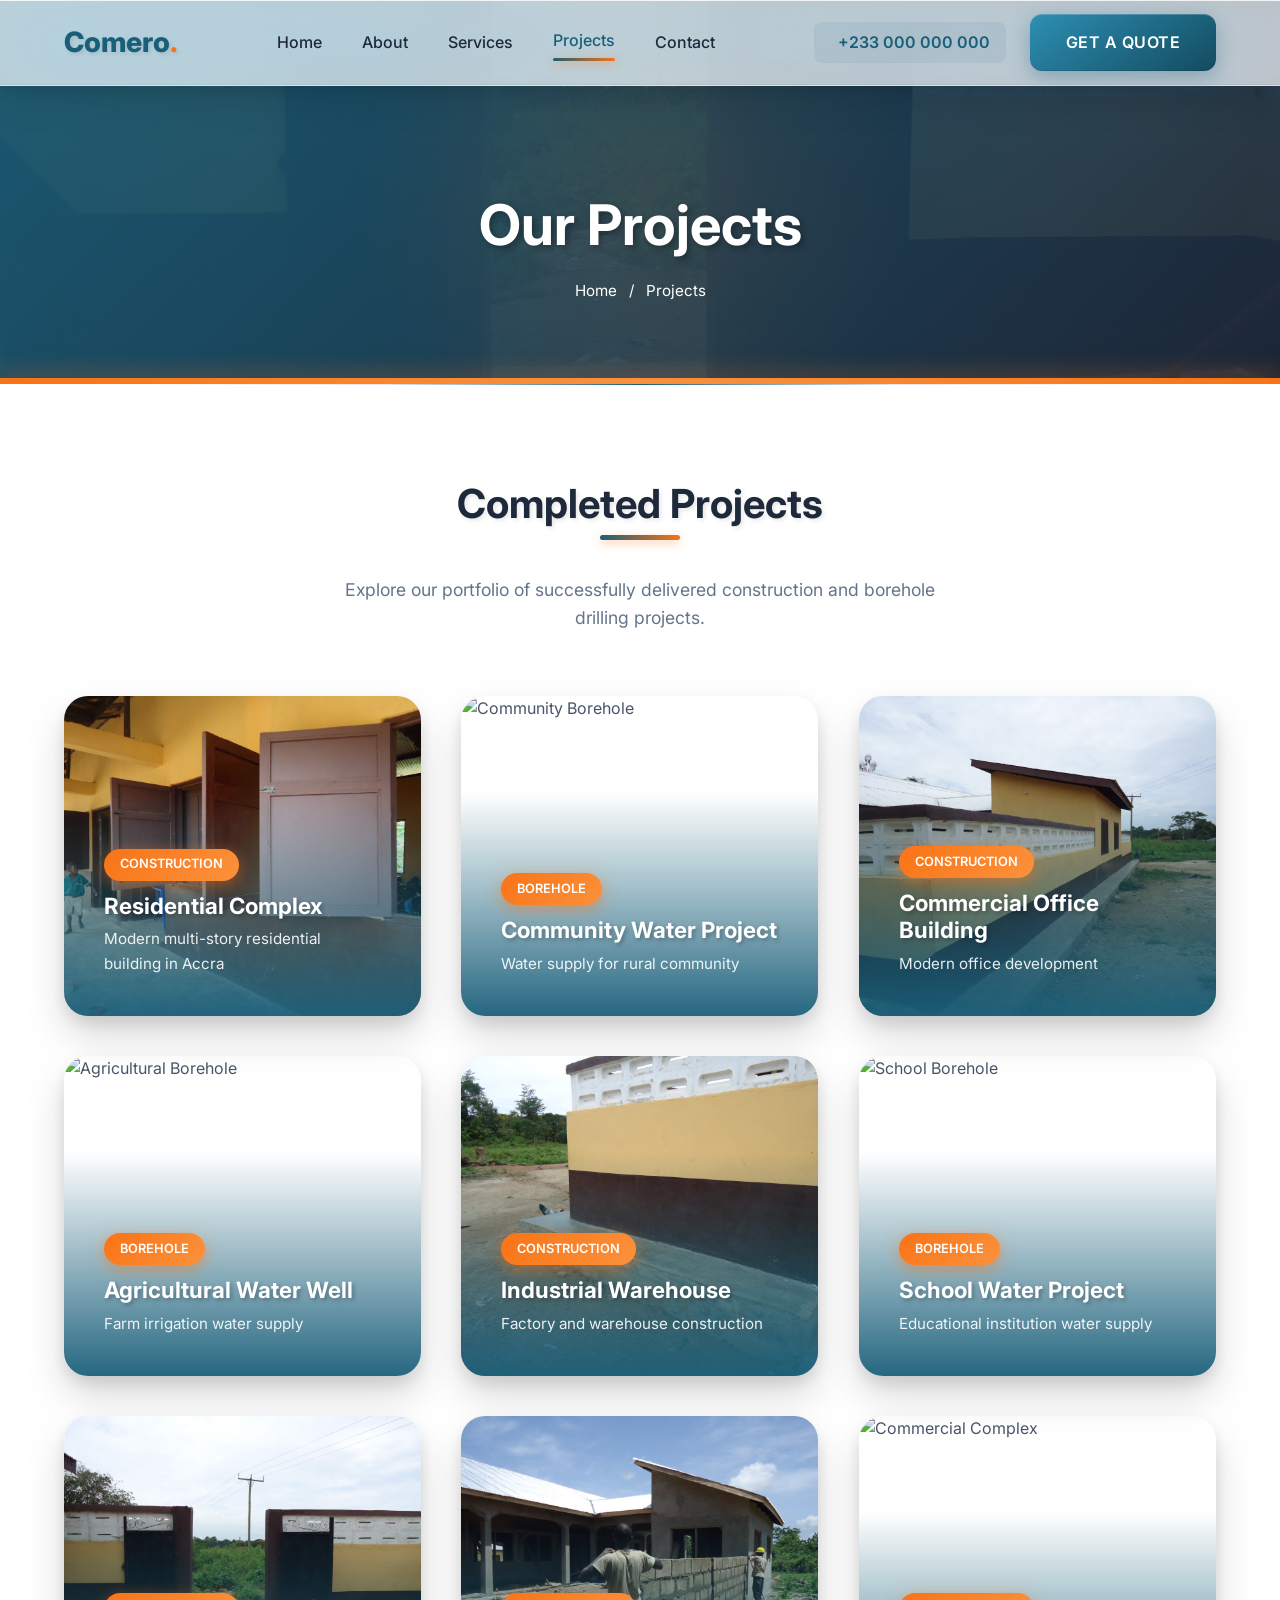
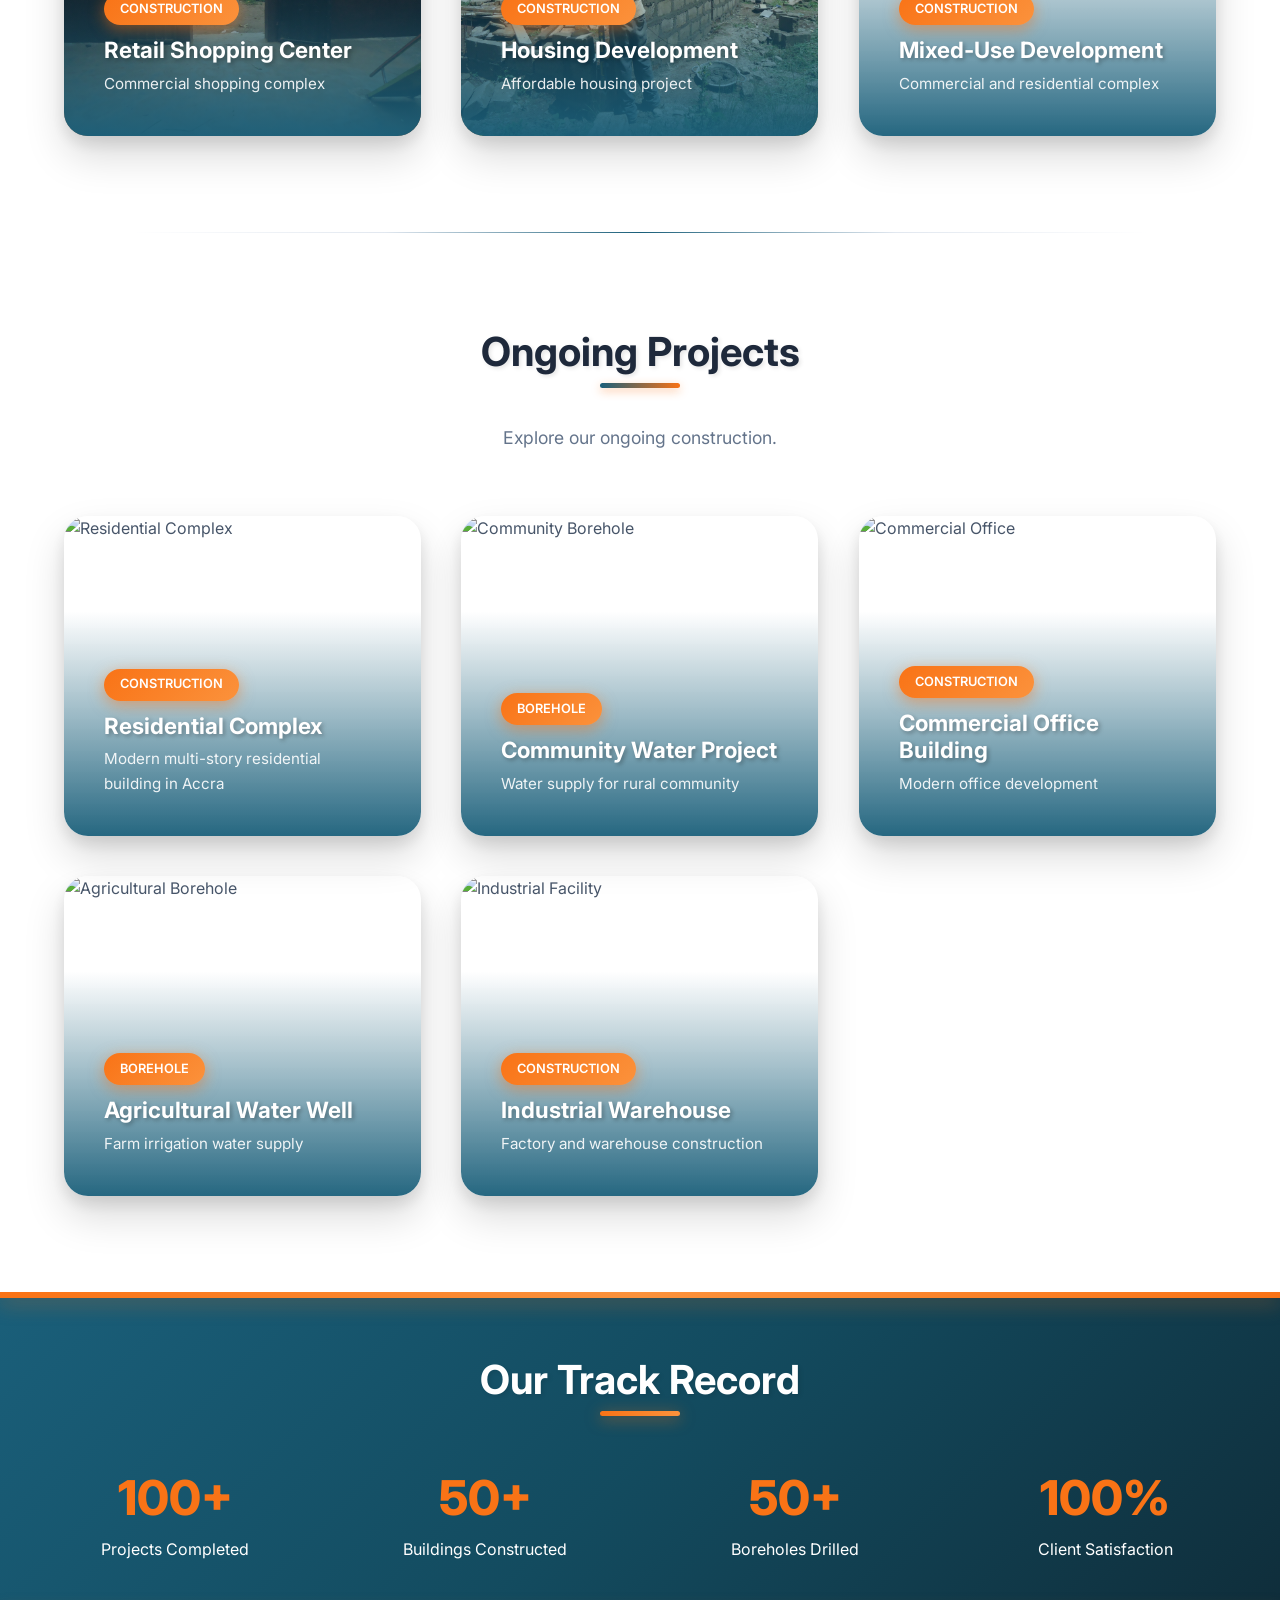
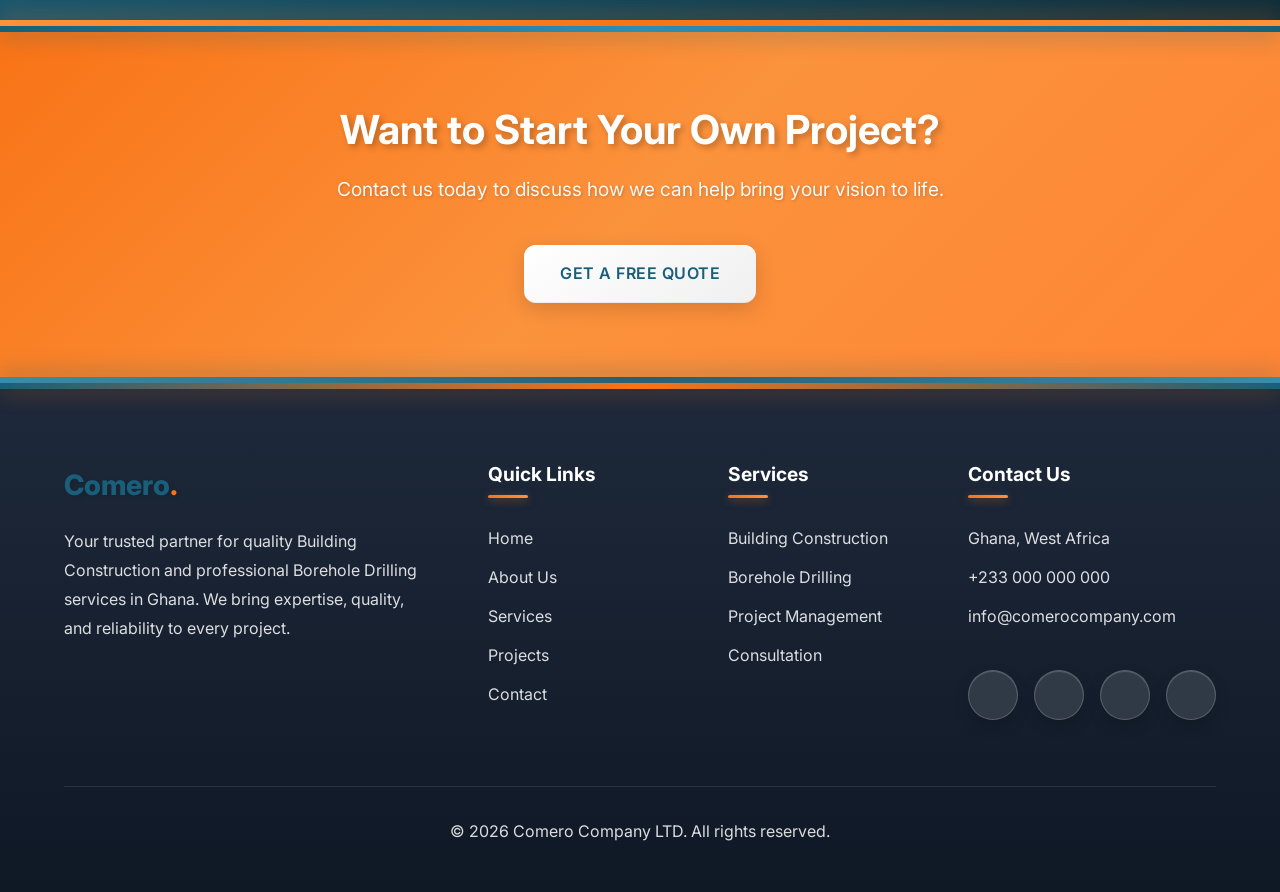
==== commit c089e5cb: "Add files via upload" ====
--- a/cases.html
+++ b/cases.html
@@ -22,7 +22,7 @@
 
     <!-- Font Awesome -->
      <link rel="stylesheet" href="https://cdnjs.cloudflare.com/ajax/libs/font-awesome/7.0.1/css/all.min.css">
-    <!--link rel="stylesheet" href="../cdnjs.cloudflare.com/ajax/libs/font-awesome/6.4.0/css/all.min.css">
+    <!--link rel="stylesheet" href="../cdnjs.cloudflare.com/ajax/libs/font-awesome/6.4.0/css/all.min.css"-->
 
     <!-- Main CSS -->
     <link rel="stylesheet" href="assets/css/main.css">
@@ -177,6 +177,80 @@
             </div>
         </div>
     </section>
+
+
+    <!--- Ongoing Projects Section---->
+
+    <!-- Projects Grid -->
+    <section class="section">
+        <div class="container">
+            <div class="section-title">
+                <h2>Ongoing Projects</h2>
+                <p>Explore our ongoing construction.</p>
+            </div>
+            <div class="grid grid-3">
+                <!-- Project 1 -->
+                <div class="project-card">
+                    <img src="assets/img_ongoing/img-ongoing_1.jpg" alt="Residential Complex">
+                    <div class="project-overlay">
+                        <span class="project-category">Construction</span>
+                        <h3>Residential Complex</h3>
+                        <p>Modern multi-story residential building in Accra</p>
+                    </div>
+                </div>
+
+                <!-- Project 2 -->
+                <div class="project-card">
+                    <img src="assets/img_ongoing/img-ongoing_2.jpg" alt="Community Borehole">
+                    <div class="project-overlay">
+                        <span class="project-category">Borehole</span>
+                        <h3>Community Water Project</h3>
+                        <p>Water supply for rural community</p>
+                    </div>
+                </div>
+
+                <!-- Project 3 -->
+                <div class="project-card">
+                    <img src="assets/img_ongoing/img-ongoing_3.jpg" alt="Commercial Office">
+                    <div class="project-overlay">
+                        <span class="project-category">Construction</span>
+                        <h3>Commercial Office Building</h3>
+                        <p>Modern office development</p>
+                    </div>
+                </div>
+
+                <!-- Project 4 -->
+                <div class="project-card">
+                    <img src="assets/img_ongoing/img-ongoing_4.jpg" alt="Agricultural Borehole">
+                    <div class="project-overlay">
+                        <span class="project-category">Borehole</span>
+                        <h3>Agricultural Water Well</h3>
+                        <p>Farm irrigation water supply</p>
+                    </div>
+                </div>
+
+                <!-- Project 5 -->
+                <div class="project-card">
+                    <img src="assets/img_ongoing/img-ongoing_5.jpg" alt="Industrial Facility">
+                    <div class="project-overlay">
+                        <span class="project-category">Construction</span>
+                        <h3>Industrial Warehouse</h3>
+                        <p>Factory and warehouse construction</p>
+                    </div>
+                </div>
+
+                    
+
+                
+
+                
+            </div>
+        </div>
+    </section>
+
+
+
+    <!---end of onging projects section--->
 
     <!-- Stats Section -->
     <section class="testimonials">
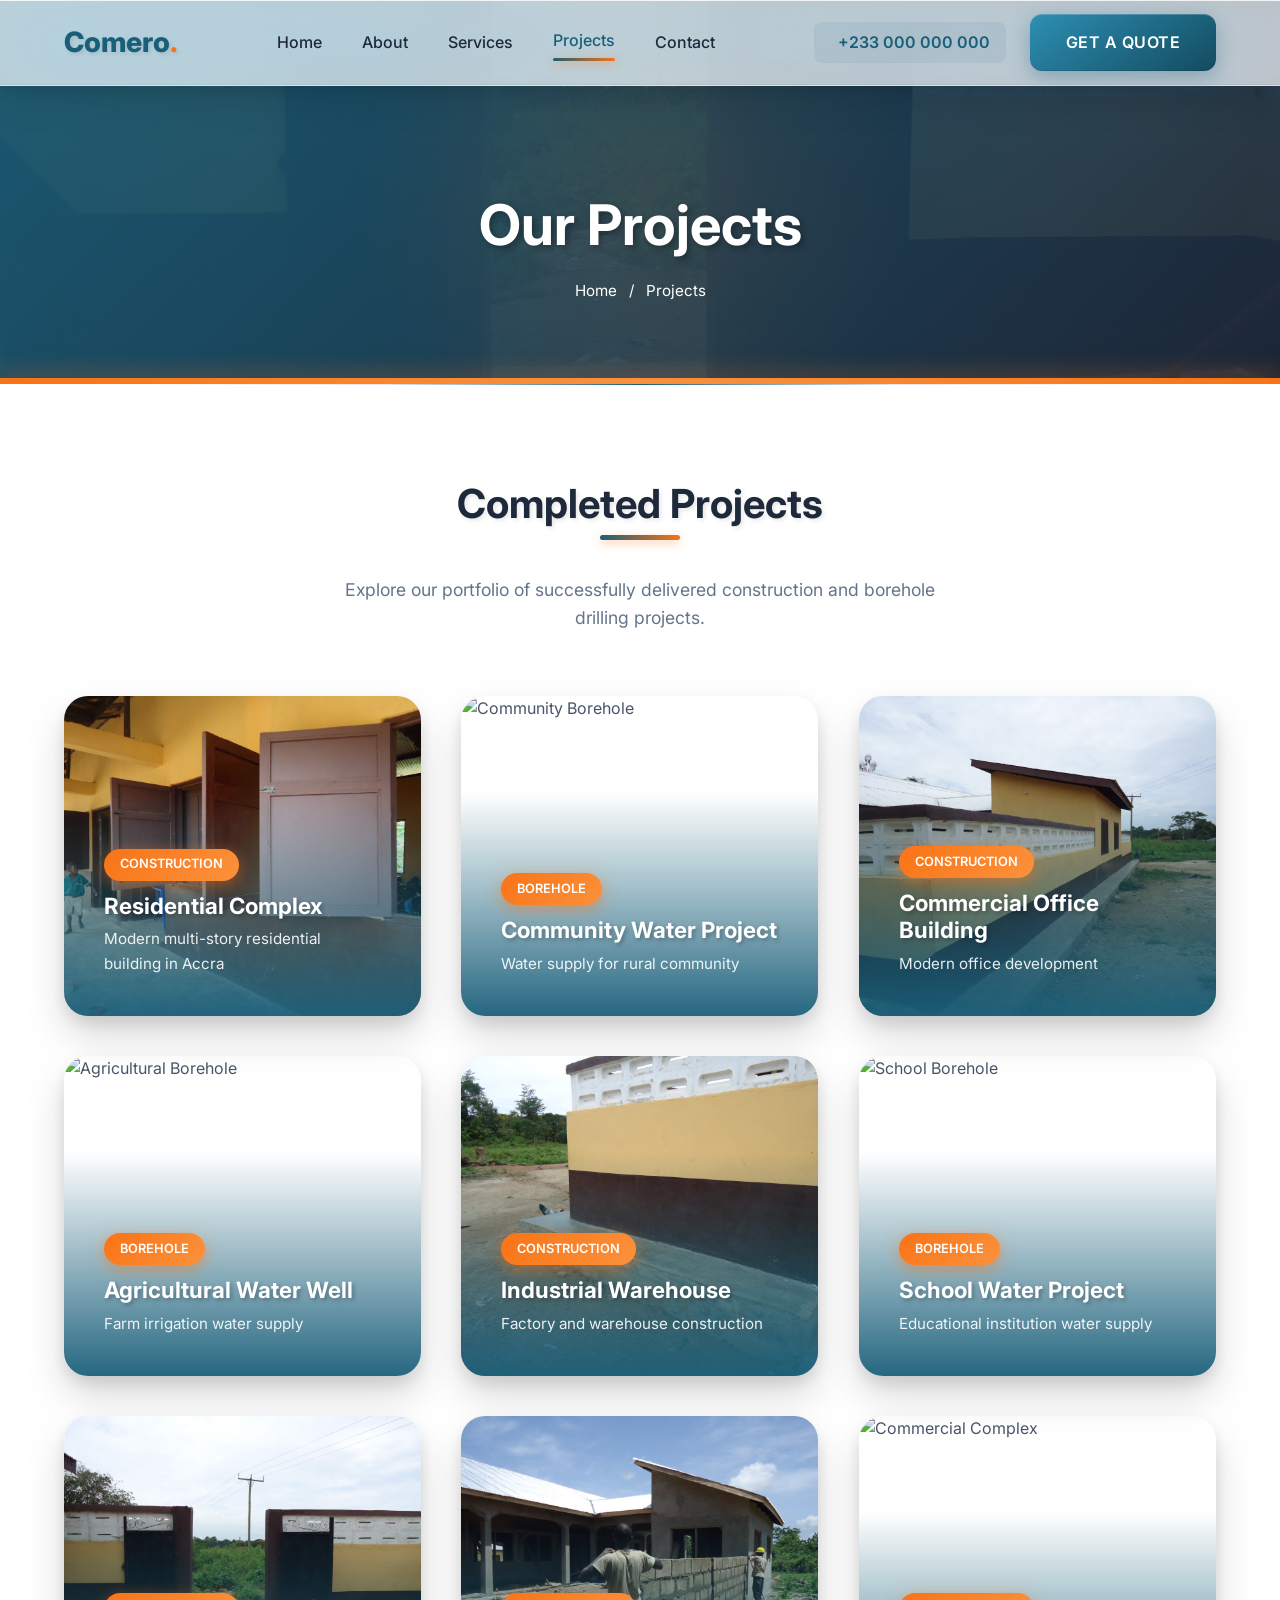
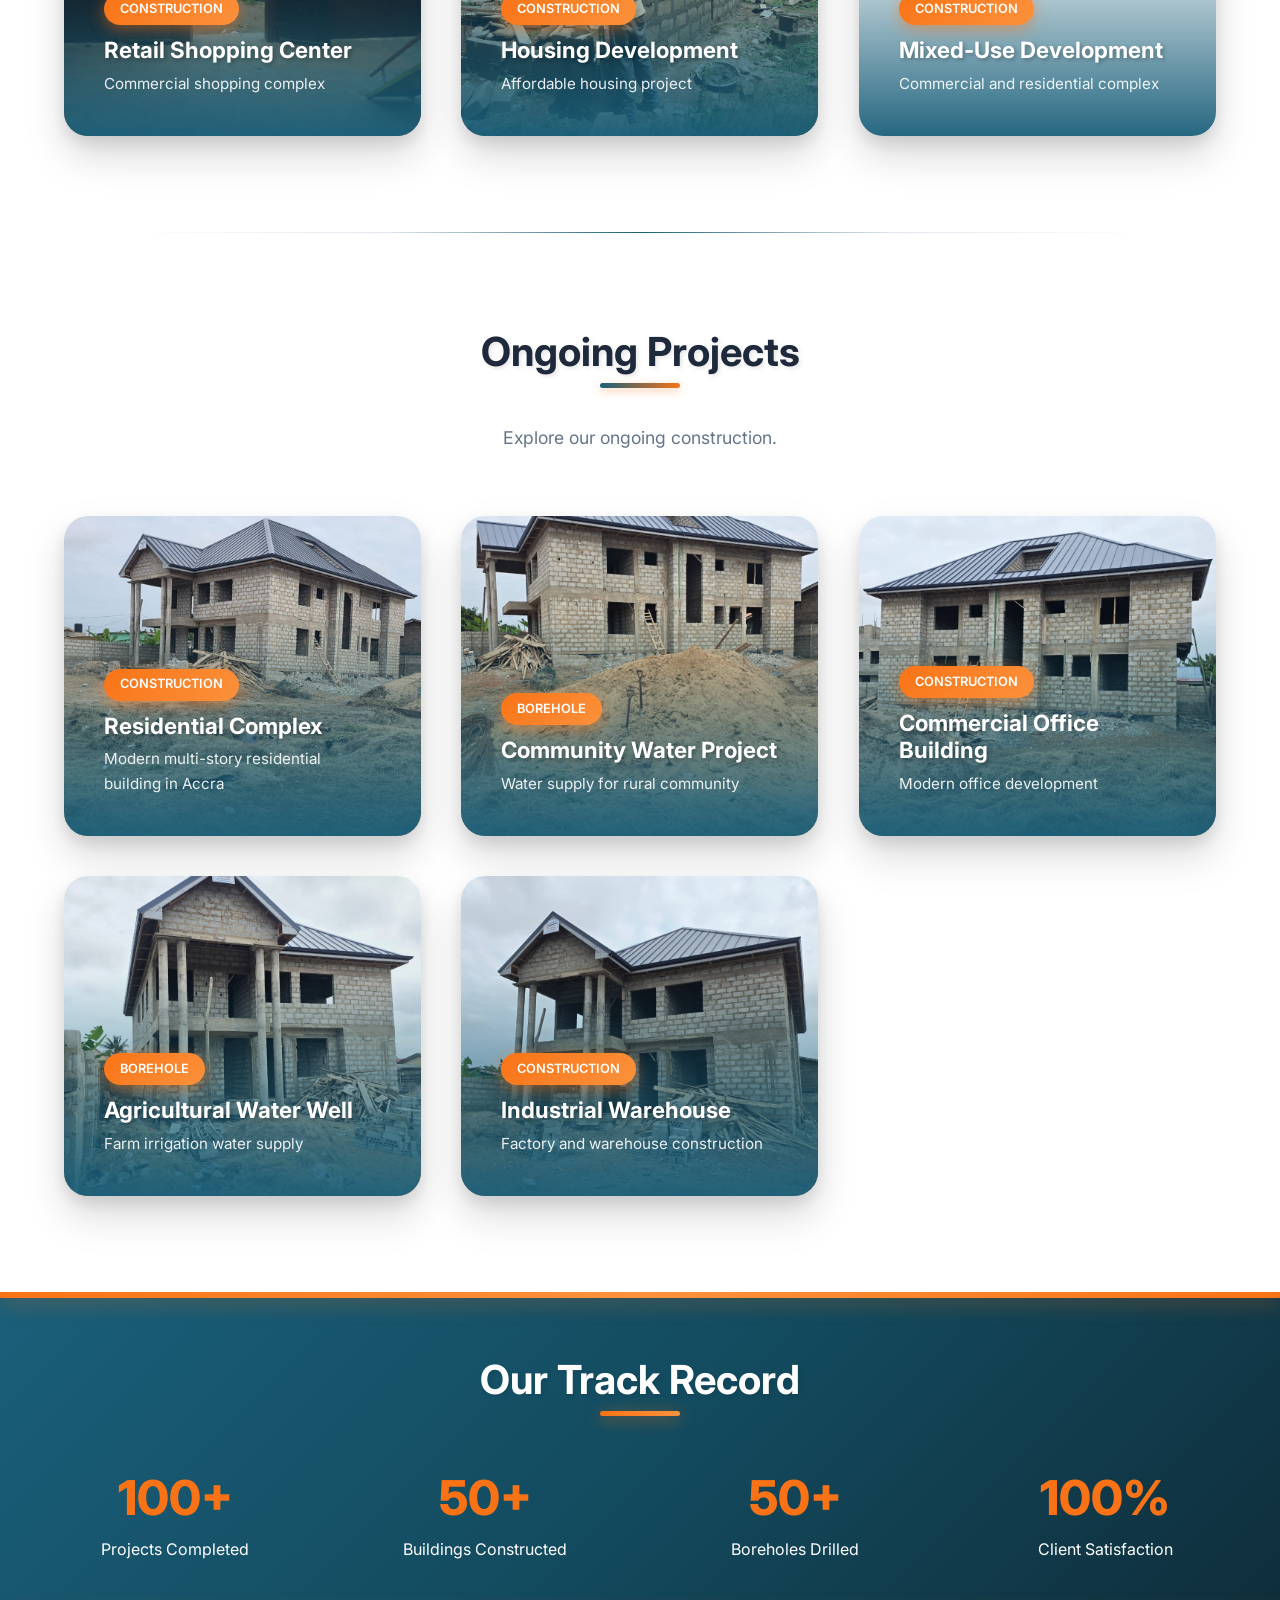
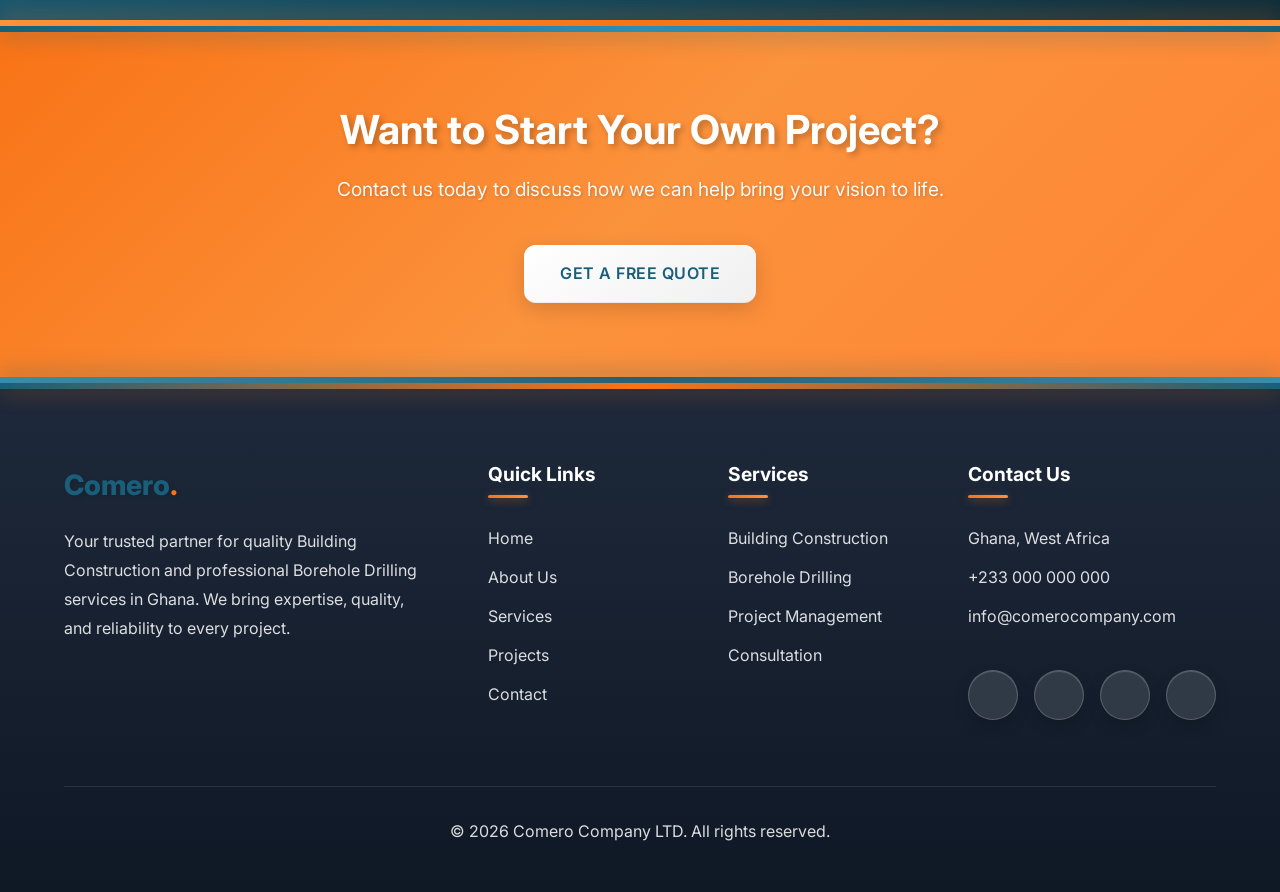
==== commit 233c85e1: "Add files via upload" ====
--- a/cases.html
+++ b/cases.html
@@ -191,7 +191,7 @@
             <div class="grid grid-3">
                 <!-- Project 1 -->
                 <div class="project-card">
-                    <img src="assets/img_ongoing/img-ongoing_1.jpg" alt="Residential Complex">
+                    <img src="assets/img/comero/building/img-ongoing_1.jpg" alt="Residential Complex">
                     <div class="project-overlay">
                         <span class="project-category">Construction</span>
                         <h3>Residential Complex</h3>
@@ -201,7 +201,7 @@
 
                 <!-- Project 2 -->
                 <div class="project-card">
-                    <img src="assets/img_ongoing/img-ongoing_2.jpg" alt="Community Borehole">
+                    <img src="assets/img/comero/building/img-ongoing_2.jpg" alt="Community Borehole">
                     <div class="project-overlay">
                         <span class="project-category">Borehole</span>
                         <h3>Community Water Project</h3>
@@ -211,7 +211,7 @@
 
                 <!-- Project 3 -->
                 <div class="project-card">
-                    <img src="assets/img_ongoing/img-ongoing_3.jpg" alt="Commercial Office">
+                    <img src="assets/img/comero/building/img-ongoing_3.jpg" alt="Commercial Office">
                     <div class="project-overlay">
                         <span class="project-category">Construction</span>
                         <h3>Commercial Office Building</h3>
@@ -221,7 +221,7 @@
 
                 <!-- Project 4 -->
                 <div class="project-card">
-                    <img src="assets/img_ongoing/img-ongoing_4.jpg" alt="Agricultural Borehole">
+                    <img src="assets/img/comero/building/img-ongoing_4.jpg" alt="Agricultural Borehole">
                     <div class="project-overlay">
                         <span class="project-category">Borehole</span>
                         <h3>Agricultural Water Well</h3>
@@ -231,7 +231,7 @@
 
                 <!-- Project 5 -->
                 <div class="project-card">
-                    <img src="assets/img_ongoing/img-ongoing_5.jpg" alt="Industrial Facility">
+                    <img src="assets/img/comero/building/img-ongoing_5.jpg" alt="Industrial Facility">
                     <div class="project-overlay">
                         <span class="project-category">Construction</span>
                         <h3>Industrial Warehouse</h3>
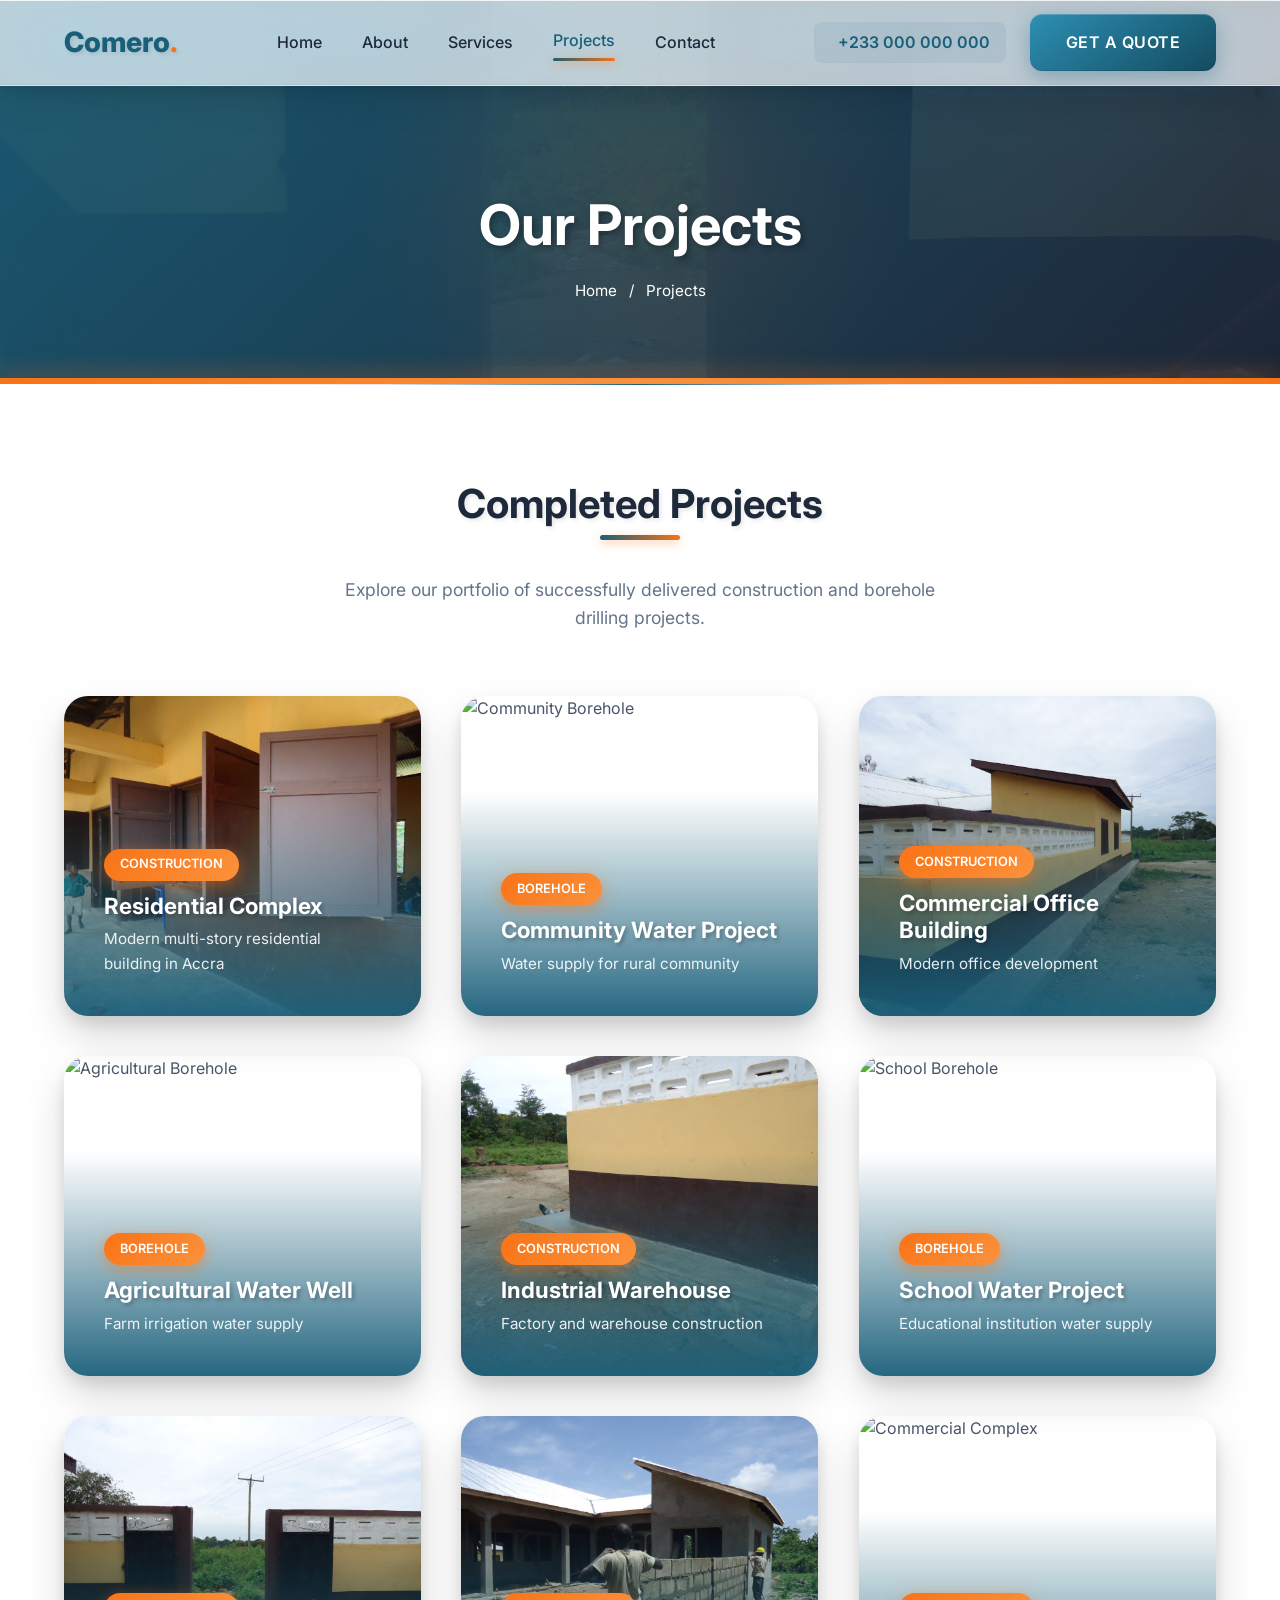
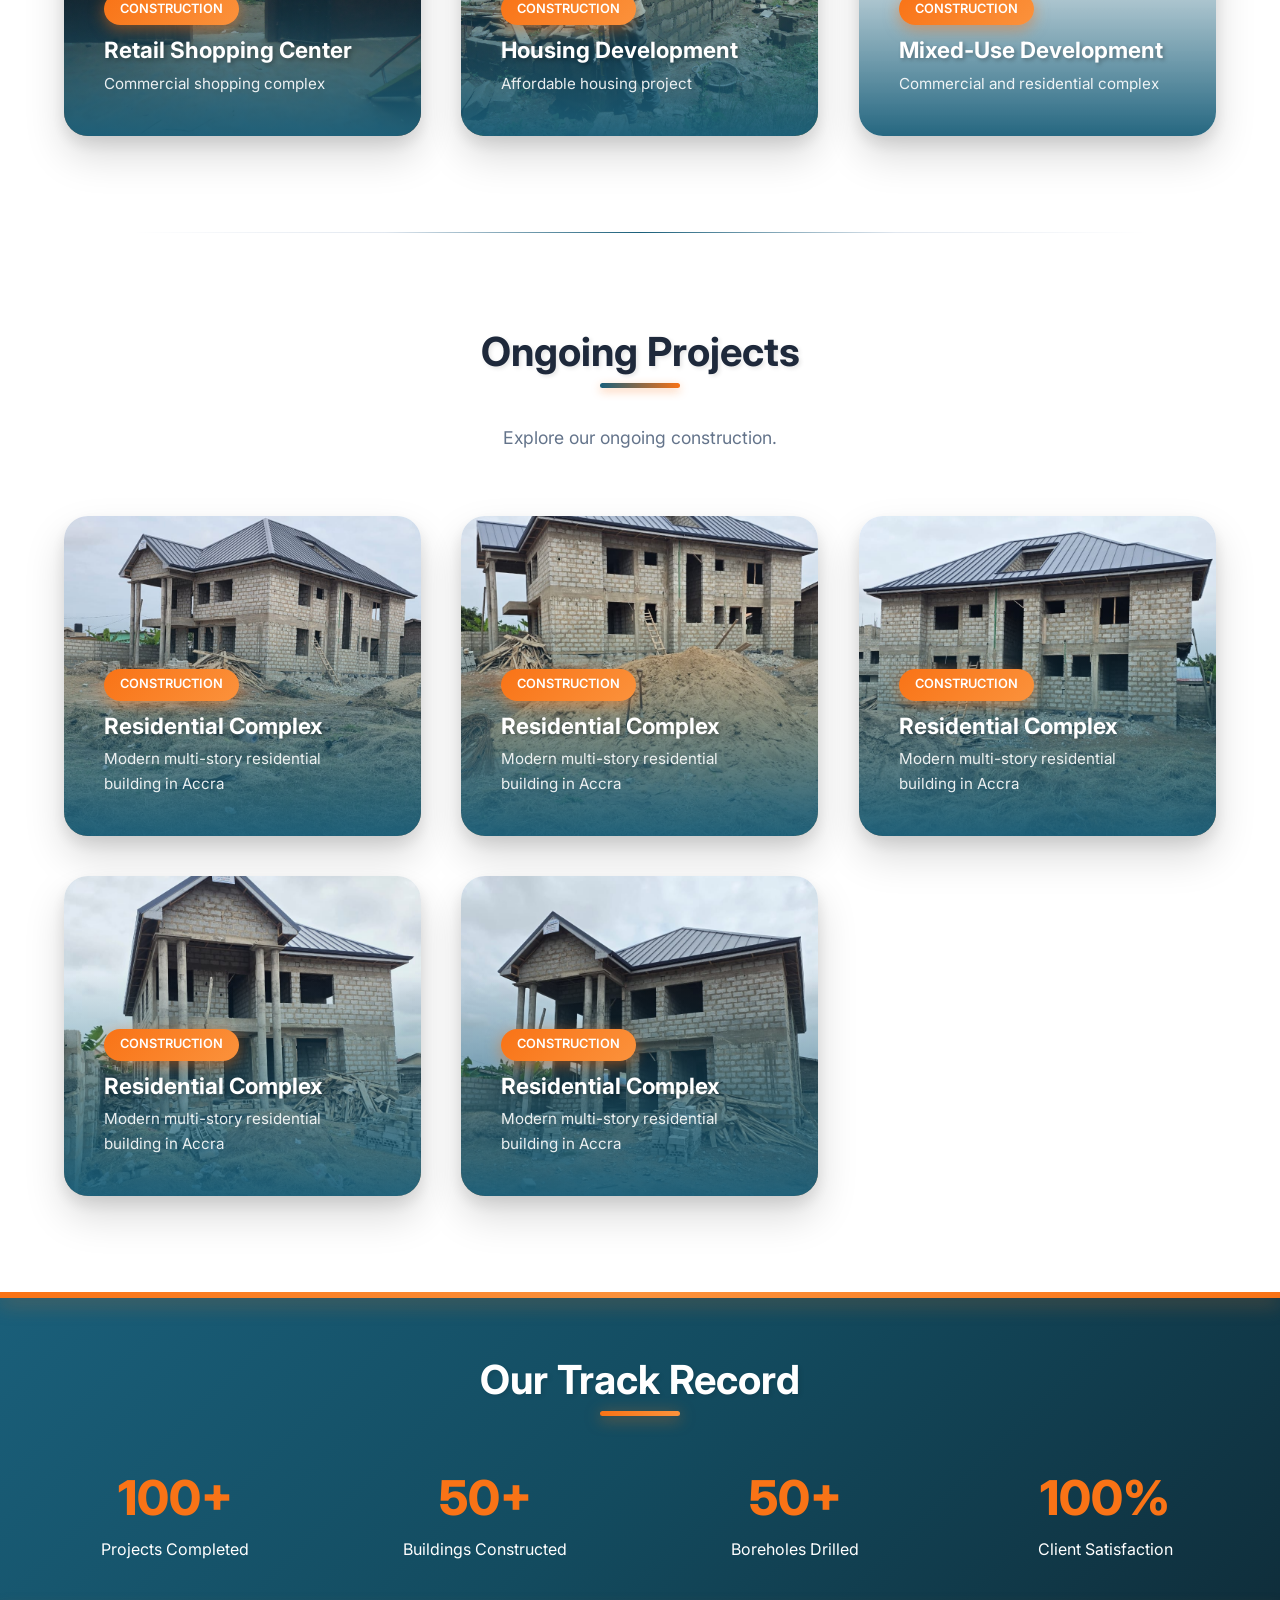
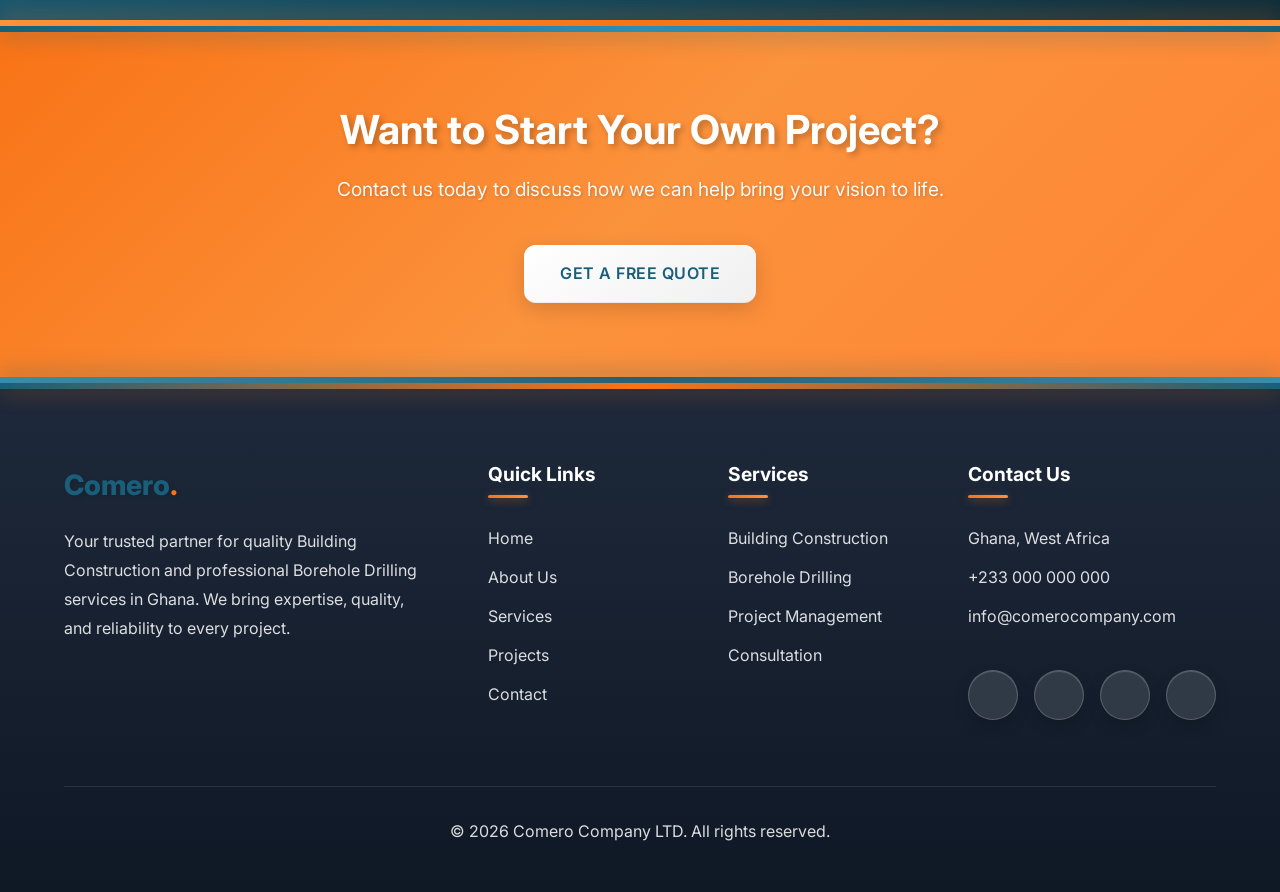
==== commit 5a7c7ea8: "Add files via upload" ====
--- a/cases.html
+++ b/cases.html
@@ -203,9 +203,9 @@
                 <div class="project-card">
                     <img src="assets/img/comero/building/img-ongoing_2.jpg" alt="Community Borehole">
                     <div class="project-overlay">
-                        <span class="project-category">Borehole</span>
-                        <h3>Community Water Project</h3>
-                        <p>Water supply for rural community</p>
+                        <span class="project-category">Construction</span>
+                        <h3>Residential Complex</h3>
+                        <p>Modern multi-story residential building in Accra</p>
                     </div>
                 </div>
 
@@ -214,8 +214,8 @@
                     <img src="assets/img/comero/building/img-ongoing_3.jpg" alt="Commercial Office">
                     <div class="project-overlay">
                         <span class="project-category">Construction</span>
-                        <h3>Commercial Office Building</h3>
-                        <p>Modern office development</p>
+                        <h3>Residential Complex</h3>
+                        <p>Modern multi-story residential building in Accra</p>
                     </div>
                 </div>
 
@@ -223,9 +223,9 @@
                 <div class="project-card">
                     <img src="assets/img/comero/building/img-ongoing_4.jpg" alt="Agricultural Borehole">
                     <div class="project-overlay">
-                        <span class="project-category">Borehole</span>
-                        <h3>Agricultural Water Well</h3>
-                        <p>Farm irrigation water supply</p>
+                        <span class="project-category">Construction</span>
+                        <h3>Residential Complex</h3>
+                        <p>Modern multi-story residential building in Accra</p>
                     </div>
                 </div>
 
@@ -234,8 +234,8 @@
                     <img src="assets/img/comero/building/img-ongoing_5.jpg" alt="Industrial Facility">
                     <div class="project-overlay">
                         <span class="project-category">Construction</span>
-                        <h3>Industrial Warehouse</h3>
-                        <p>Factory and warehouse construction</p>
+                        <h3>Residential Complex</h3>
+                        <p>Modern multi-story residential building in Accra</p>
                     </div>
                 </div>
 
